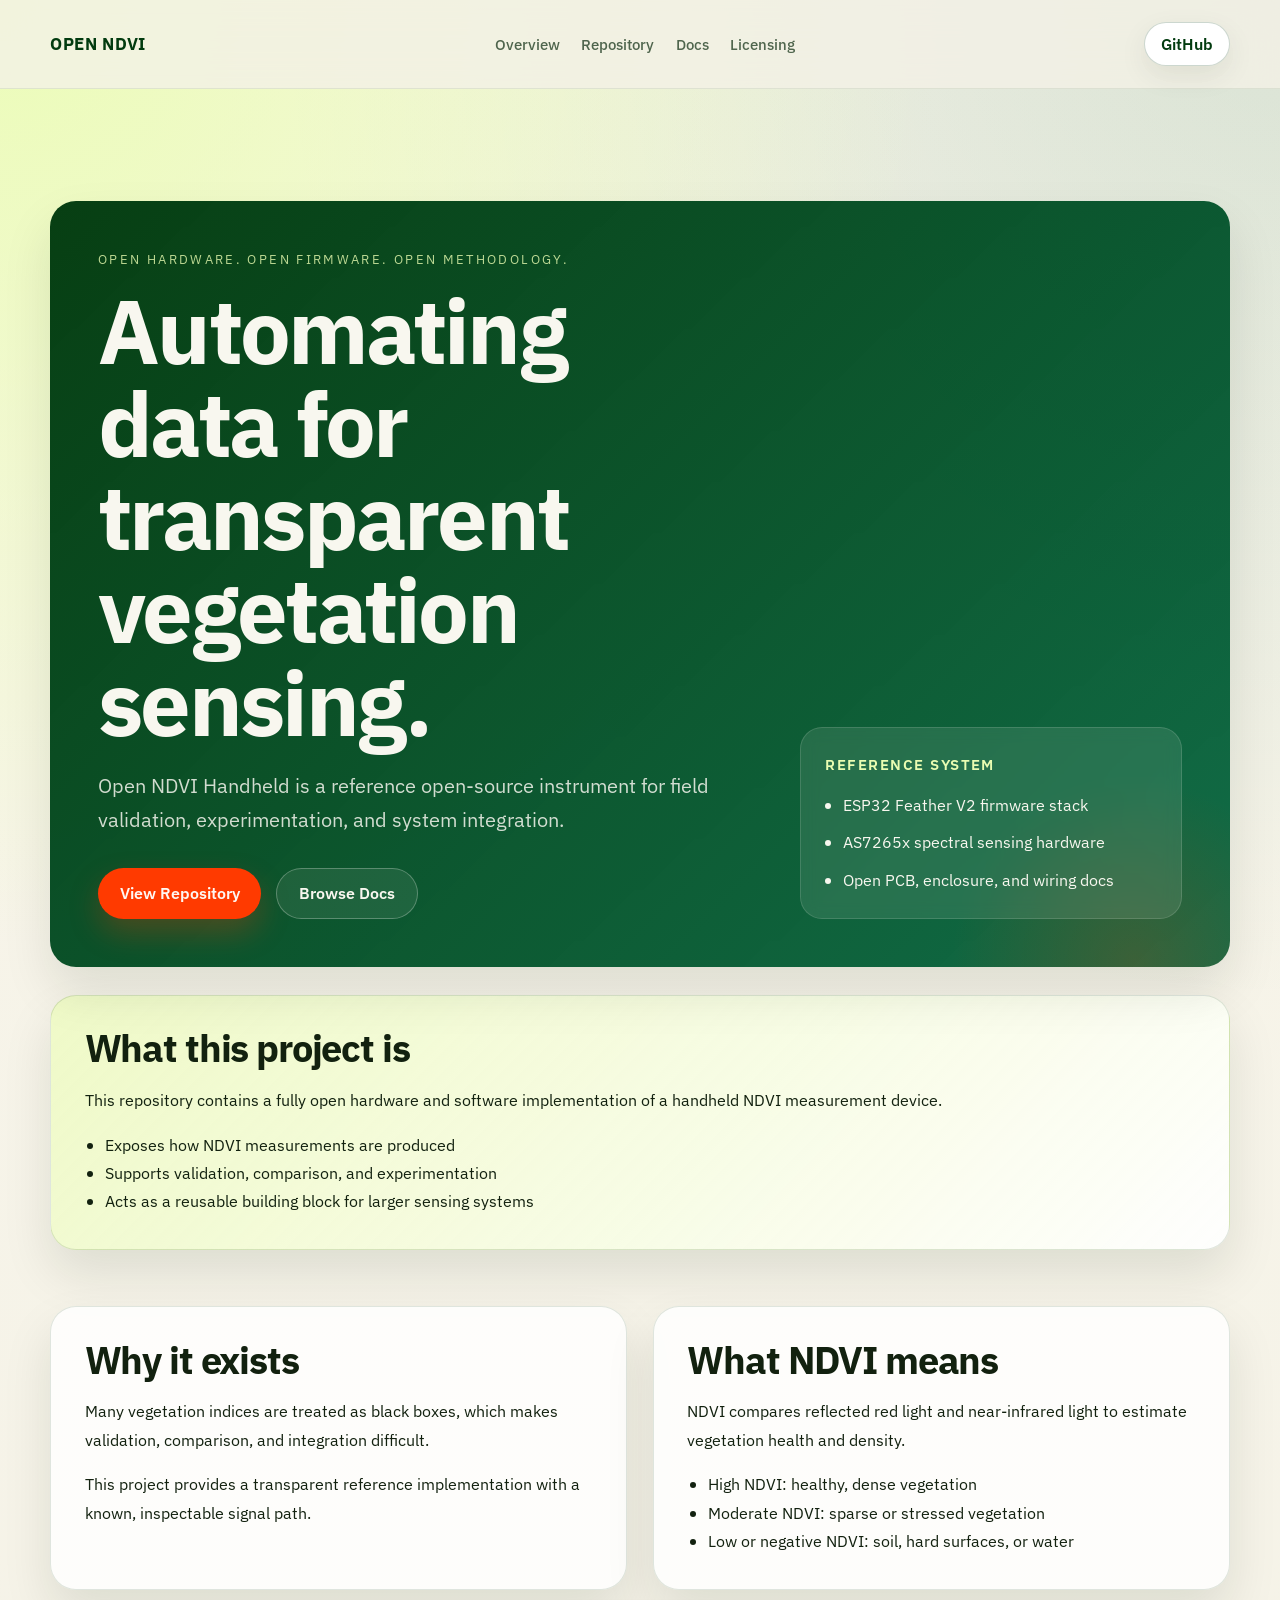
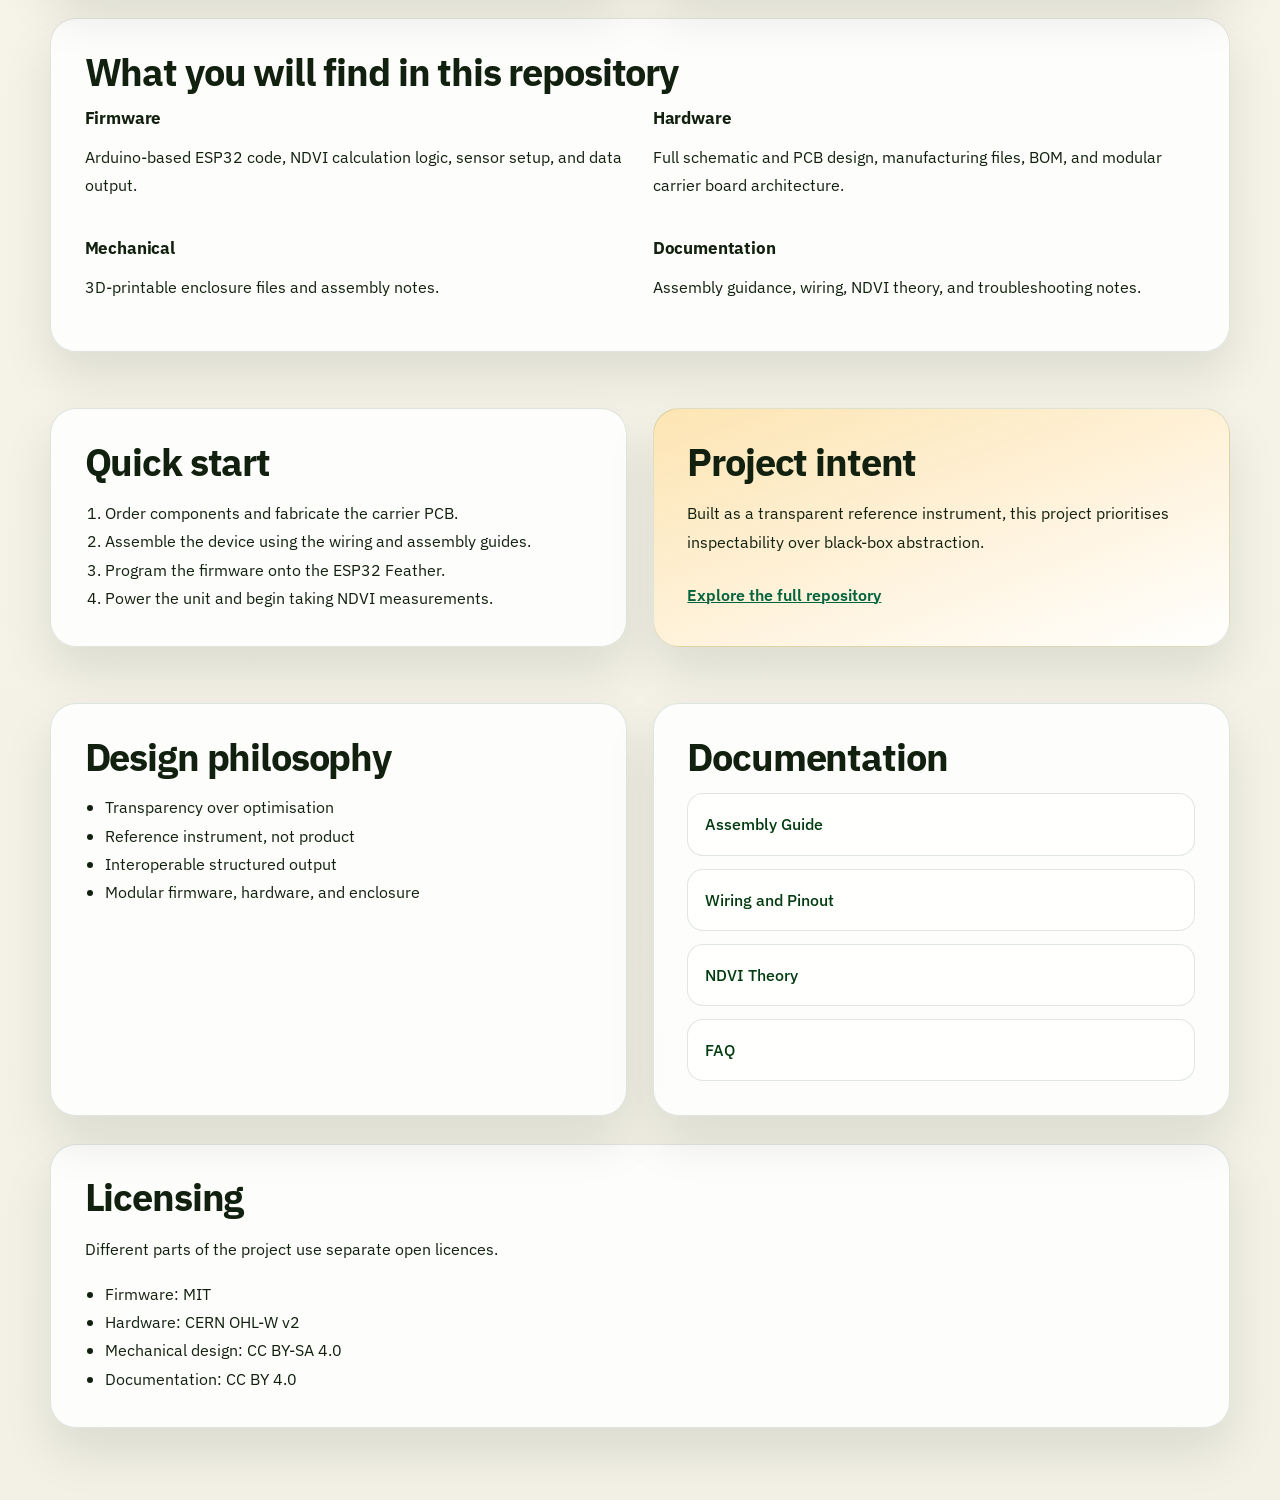
==== index.html @ e8590e8f "Add styled documentation pages" ====
<!DOCTYPE html>
<html lang="en">
  <head>
    <meta charset="UTF-8" />
    <meta name="viewport" content="width=device-width, initial-scale=1.0" />
    <title>Open NDVI Handheld</title>
    <meta
      name="description"
      content="Open-source handheld NDVI instrument based on the ESP32 Feather V2 and AS7265x Triad sensors."
    />
    <link rel="preconnect" href="https://fonts.googleapis.com" />
    <link rel="preconnect" href="https://fonts.gstatic.com" crossorigin />
    <link
      href="https://fonts.googleapis.com/css2?family=IBM+Plex+Sans:wght@400;500;600;700&display=swap"
      rel="stylesheet"
    />
    <link rel="stylesheet" href="./styles.css" />
  </head>
  <body>
    <header class="site-header">
      <div class="nav-shell">
        <a href="#top" class="brand-mark">Open NDVI</a>
        <nav class="site-nav" aria-label="Primary">
          <a href="#overview">Overview</a>
          <a href="#repository">Repository</a>
          <a href="#docs">Docs</a>
          <a href="#licensing">Licensing</a>
        </nav>
        <a href="https://github.com/e-nano/open-ndvi-handheld" class="nav-cta">GitHub</a>
      </div>
    </header>
    <main class="page">
      <section class="hero" id="top">
        <div class="hero-copy">
          <p class="eyebrow">Open hardware. Open firmware. Open methodology.</p>
          <h1>Automating data for transparent vegetation sensing.</h1>
          <p class="lede">
            Open NDVI Handheld is a reference open-source instrument for field
            validation, experimentation, and system integration.
          </p>
          <div class="actions">
            <a href="https://github.com/e-nano/open-ndvi-handheld" class="button button-primary">View Repository</a>
            <a href="#docs" class="button button-secondary">Browse Docs</a>
          </div>
        </div>
        <aside class="hero-card" aria-label="Project summary">
          <p class="hero-card-label">Reference system</p>
          <ul class="hero-points">
            <li>ESP32 Feather V2 firmware stack</li>
            <li>AS7265x spectral sensing hardware</li>
            <li>Open PCB, enclosure, and wiring docs</li>
          </ul>
        </aside>
      </section>

      <section class="panel panel-highlight" id="overview">
        <h2>What this project is</h2>
        <p>
          This repository contains a fully open hardware and software implementation
          of a handheld NDVI measurement device.
        </p>
        <ul>
          <li>Exposes how NDVI measurements are produced</li>
          <li>Supports validation, comparison, and experimentation</li>
          <li>Acts as a reusable building block for larger sensing systems</li>
        </ul>
      </section>

      <section class="grid">
        <article class="panel">
          <h2>Why it exists</h2>
          <p>
            Many vegetation indices are treated as black boxes, which makes
            validation, comparison, and integration difficult.
          </p>
          <p>
            This project provides a transparent reference implementation with a known,
            inspectable signal path.
          </p>
        </article>
        <article class="panel">
          <h2>What NDVI means</h2>
          <p>
            NDVI compares reflected red light and near-infrared light to estimate
            vegetation health and density.
          </p>
          <ul>
            <li>High NDVI: healthy, dense vegetation</li>
            <li>Moderate NDVI: sparse or stressed vegetation</li>
            <li>Low or negative NDVI: soil, hard surfaces, or water</li>
          </ul>
        </article>
      </section>

      <section class="panel" id="repository">
        <h2>What you will find in this repository</h2>
        <div class="feature-list">
          <div>
            <h3>Firmware</h3>
            <p>Arduino-based ESP32 code, NDVI calculation logic, sensor setup, and data output.</p>
          </div>
          <div>
            <h3>Hardware</h3>
            <p>Full schematic and PCB design, manufacturing files, BOM, and modular carrier board architecture.</p>
          </div>
          <div>
            <h3>Mechanical</h3>
            <p>3D-printable enclosure files and assembly notes.</p>
          </div>
          <div>
            <h3>Documentation</h3>
            <p>Assembly guidance, wiring, NDVI theory, and troubleshooting notes.</p>
          </div>
        </div>
      </section>

      <section class="grid">
        <article class="panel">
          <h2>Quick start</h2>
          <ol>
            <li>Order components and fabricate the carrier PCB.</li>
            <li>Assemble the device using the wiring and assembly guides.</li>
            <li>Program the firmware onto the ESP32 Feather.</li>
            <li>Power the unit and begin taking NDVI measurements.</li>
          </ol>
        </article>
        <article class="panel panel-accent">
          <h2>Project intent</h2>
          <p>
            Built as a transparent reference instrument, this project prioritises
            inspectability over black-box abstraction.
          </p>
          <a href="https://github.com/e-nano/open-ndvi-handheld" class="text-link">Explore the full repository</a>
        </article>
      </section>

      <section class="grid">
        <article class="panel">
          <h2>Design philosophy</h2>
          <ul>
            <li>Transparency over optimisation</li>
            <li>Reference instrument, not product</li>
            <li>Interoperable structured output</li>
            <li>Modular firmware, hardware, and enclosure</li>
          </ul>
        </article>
        <article class="panel" id="docs">
          <h2>Documentation</h2>
          <ul class="link-list">
            <li><a href="./docs/assembly_guide.html">Assembly Guide</a></li>
            <li><a href="./docs/wiring_and_pinout.html">Wiring and Pinout</a></li>
            <li><a href="./docs/ndvi_theory.html">NDVI Theory</a></li>
            <li><a href="./docs/faq.html">FAQ</a></li>
          </ul>
        </article>
      </section>

      <section class="panel" id="licensing">
        <h2>Licensing</h2>
        <p>Different parts of the project use separate open licences.</p>
        <ul>
          <li>Firmware: MIT</li>
          <li>Hardware: CERN OHL-W v2</li>
          <li>Mechanical design: CC BY-SA 4.0</li>
          <li>Documentation: CC BY 4.0</li>
        </ul>
      </section>
    </main>
  </body>
</html>
---- styles.css ----
:root {
  color-scheme: light;
  --bg: #f3f1e6;
  --surface: rgba(255, 255, 255, 0.82);
  --surface-strong: #ffffff;
  --surface-dark: #023b0f;
  --border: rgba(2, 59, 15, 0.12);
  --border-strong: rgba(2, 59, 15, 0.2);
  --text: #12210f;
  --muted: #4f654d;
  --primary: #023b0f;
  --secondary: #eafdb2;
  --tertiary: #fee3ad;
  --quaternary: #02633d;
  --accent: #ff3a00;
  --shadow: 0 24px 50px rgba(7, 31, 13, 0.1);
  --shadow-soft: 0 10px 28px rgba(7, 31, 13, 0.08);
  --radius: 26px;
  --font-body: "IBM Plex Sans", sans-serif;
  --font-display: "Chillax", "IBM Plex Sans", sans-serif;
  --nav-height: 5.5rem;
}

* {
  box-sizing: border-box;
}

html {
  scroll-behavior: smooth;
}

body {
  margin: 0;
  font-family: var(--font-body);
  color: var(--text);
  background:
    radial-gradient(circle at top left, rgba(234, 253, 178, 0.9), transparent 28%),
    radial-gradient(circle at top right, rgba(2, 99, 61, 0.12), transparent 30%),
    linear-gradient(180deg, #f8f5ea 0%, var(--bg) 100%);
}

.page {
  width: min(1180px, calc(100% - 2rem));
  margin: 0 auto;
  padding: calc(var(--nav-height) + 1.5rem) 0 4.5rem;
}

.site-header {
  position: sticky;
  top: 0;
  z-index: 10;
  backdrop-filter: blur(18px);
  background: rgba(243, 241, 230, 0.82);
  border-bottom: 1px solid rgba(2, 59, 15, 0.08);
}

.nav-shell {
  width: min(1180px, calc(100% - 2rem));
  min-height: var(--nav-height);
  margin: 0 auto;
  display: flex;
  align-items: center;
  justify-content: space-between;
  gap: 1rem;
}

.brand-mark,
.site-nav a,
.nav-cta,
.button,
.text-link,
.link-list a {
  transition:
    color 160ms ease,
    background-color 160ms ease,
    border-color 160ms ease,
    transform 160ms ease,
    box-shadow 160ms ease;
}

.brand-mark {
  font-family: var(--font-display);
  font-size: 1.05rem;
  font-weight: 700;
  color: var(--primary);
  text-decoration: none;
  letter-spacing: 0.04em;
  text-transform: uppercase;
}

.site-nav {
  display: flex;
  align-items: center;
  gap: 1.35rem;
}

.site-nav a {
  color: var(--muted);
  text-decoration: none;
  font-size: 0.96rem;
  font-weight: 500;
}

.site-nav a:hover,
.site-nav a:focus-visible,
.brand-mark:hover,
.brand-mark:focus-visible {
  color: var(--quaternary);
}

.nav-cta {
  display: inline-flex;
  align-items: center;
  justify-content: center;
  min-height: 2.8rem;
  padding: 0 1rem;
  border-radius: 999px;
  border: 1px solid var(--border-strong);
  background: var(--surface-strong);
  color: var(--primary);
  text-decoration: none;
  font-weight: 600;
  box-shadow: var(--shadow-soft);
}

.nav-cta:hover,
.nav-cta:focus-visible {
  transform: translateY(-1px);
  border-color: var(--quaternary);
}

.hero,
.panel {
  border-radius: var(--radius);
  box-shadow: var(--shadow);
}

.hero {
  display: grid;
  grid-template-columns: minmax(0, 1.6fr) minmax(280px, 0.9fr);
  gap: 1.5rem;
  padding: 3rem;
  margin-bottom: 1.75rem;
  background:
    linear-gradient(135deg, rgba(2, 59, 15, 0.98), rgba(2, 99, 61, 0.94)),
    linear-gradient(180deg, rgba(255, 58, 0, 0.06), rgba(255, 58, 0, 0));
  color: #f8f7ef;
  position: relative;
  overflow: hidden;
}

.hero::after {
  content: "";
  position: absolute;
  inset: auto -8% -24% auto;
  width: 380px;
  height: 380px;
  border-radius: 50%;
  background: radial-gradient(circle, rgba(255, 58, 0, 0.18), transparent 68%);
  pointer-events: none;
}

.hero-copy,
.hero-card {
  position: relative;
  z-index: 1;
}

.eyebrow {
  margin: 0 0 0.75rem;
  text-transform: uppercase;
  letter-spacing: 0.18em;
  font-size: 0.82rem;
  color: rgba(234, 253, 178, 0.8);
}

h1,
h2,
h3 {
  margin-top: 0;
  line-height: 1.04;
  letter-spacing: -0.03em;
}

h1,
h2 {
  font-family: var(--font-display);
}

h1 {
  max-width: 12ch;
  margin-bottom: 1rem;
  font-size: clamp(3rem, 7vw, 5.8rem);
}

h2 {
  margin-bottom: 1rem;
  font-size: clamp(1.9rem, 3vw, 2.8rem);
}

h3 {
  margin-bottom: 0.6rem;
  font-size: 1.08rem;
  letter-spacing: -0.01em;
}

p,
li {
  font-size: 1.03rem;
  line-height: 1.72;
}

.lede {
  max-width: 42rem;
  font-size: 1.22rem;
  color: rgba(248, 247, 239, 0.84);
}

.hero-card {
  align-self: end;
  padding: 1.5rem;
  border-radius: 22px;
  background: rgba(248, 247, 239, 0.1);
  border: 1px solid rgba(248, 247, 239, 0.14);
  backdrop-filter: blur(8px);
}

.hero-card-label {
  margin: 0 0 0.9rem;
  color: var(--secondary);
  font-size: 0.92rem;
  font-weight: 600;
  text-transform: uppercase;
  letter-spacing: 0.1em;
}

.hero-points {
  margin: 0;
  padding-left: 1.1rem;
}

.hero-points li + li {
  margin-top: 0.55rem;
}

.actions {
  display: flex;
  flex-wrap: wrap;
  gap: 0.95rem;
  margin-top: 2rem;
}

.button {
  display: inline-flex;
  align-items: center;
  justify-content: center;
  min-height: 3.1rem;
  padding: 0.9rem 1.35rem;
  border-radius: 999px;
  text-decoration: none;
  font-weight: 600;
}

.button-primary {
  background: var(--accent);
  color: #fff7f2;
  box-shadow: 0 14px 30px rgba(255, 58, 0, 0.26);
}

.button-primary:hover,
.button-primary:focus-visible {
  transform: translateY(-1px);
  box-shadow: 0 18px 34px rgba(255, 58, 0, 0.32);
}

.button-secondary {
  border: 1px solid rgba(248, 247, 239, 0.28);
  color: #f8f7ef;
  background: rgba(248, 247, 239, 0.08);
}

.grid {
  display: grid;
  grid-template-columns: repeat(2, minmax(0, 1fr));
  gap: 1.6rem;
  margin-top: 1.75rem;
}

.panel {
  padding: 2.1rem;
  margin-top: 1.75rem;
  background: var(--surface);
  border: 1px solid var(--border);
}

.panel-highlight {
  background:
    linear-gradient(135deg, rgba(234, 253, 178, 0.62), rgba(255, 255, 255, 0.9));
}

.panel-accent {
  background:
    linear-gradient(160deg, rgba(254, 227, 173, 0.9), rgba(255, 255, 255, 0.94));
}

.feature-list {
  display: grid;
  grid-template-columns: repeat(2, minmax(0, 1fr));
  gap: 1.4rem 1.6rem;
}

ul,
ol {
  margin: 0;
  padding-left: 1.3rem;
}

a {
  color: var(--quaternary);
}

.text-link {
  display: inline-block;
  margin-top: 0.75rem;
  font-weight: 600;
  text-decoration-thickness: 0.08em;
}

.text-link:hover,
.text-link:focus-visible,
.link-list a:hover,
.link-list a:focus-visible {
  color: var(--accent);
}

.link-list {
  list-style: none;
  padding: 0;
}

.link-list a {
  display: block;
  padding: 1rem 1.05rem;
  border-radius: 16px;
  border: 1px solid var(--border);
  background: rgba(255, 255, 255, 0.72);
  color: var(--primary);
  text-decoration: none;
  font-weight: 500;
}

.link-list li + li {
  margin-top: 0.8rem;
}

.link-list a:hover,
.link-list a:focus-visible {
  transform: translateY(-1px);
  border-color: rgba(255, 58, 0, 0.35);
  box-shadow: var(--shadow-soft);
}

@media (max-width: 760px) {
  .page {
    width: min(100% - 1rem, 40rem);
    padding-top: calc(var(--nav-height) + 1rem);
  }

  .nav-shell {
    width: min(100% - 1rem, 40rem);
    min-height: auto;
    padding: 0.9rem 0;
    flex-wrap: wrap;
  }

  .site-nav {
    order: 3;
    width: 100%;
    justify-content: space-between;
    gap: 0.75rem;
  }

  .hero {
    grid-template-columns: 1fr;
    padding: 2rem 1.25rem;
  }

  .panel {
    padding: 1.5rem 1.25rem;
  }

  .grid,
  .feature-list {
    grid-template-columns: 1fr;
  }
}

.page-doc {
  width: min(980px, calc(100% - 2rem));
}

.site-nav a.is-active {
  color: var(--primary);
}

.doc-hero {
  display: block;
  padding: 2.5rem 3rem;
}

.doc-hero h1 {
  max-width: 16ch;
  margin-bottom: 0.8rem;
  font-size: clamp(2.6rem, 6vw, 4.8rem);
}

.doc-summary {
  max-width: 46rem;
  margin: 0;
  font-size: 1.14rem;
  color: rgba(248, 247, 239, 0.84);
}

.doc-meta {
  margin-top: 1.5rem;
  display: flex;
  flex-wrap: wrap;
  gap: 0.8rem;
}

.meta-pill {
  display: inline-flex;
  align-items: center;
  min-height: 2.35rem;
  padding: 0.35rem 0.9rem;
  border-radius: 999px;
  border: 1px solid rgba(248, 247, 239, 0.18);
  background: rgba(248, 247, 239, 0.08);
  color: #f8f7ef;
  font-size: 0.94rem;
  font-weight: 500;
}

.doc-panel {
  padding: 2.2rem 2.3rem;
}

.doc-panel + .doc-panel,
.doc-grid,
.doc-notice {
  margin-top: 1.5rem;
}

.doc-grid {
  display: grid;
  grid-template-columns: repeat(2, minmax(0, 1fr));
  gap: 1.5rem;
}

.doc-kicker {
  margin: 0 0 0.8rem;
  color: var(--quaternary);
  font-size: 0.84rem;
  font-weight: 700;
  letter-spacing: 0.12em;
  text-transform: uppercase;
}

.doc-panel h2 {
  margin-bottom: 0.9rem;
  font-size: clamp(1.55rem, 3vw, 2.3rem);
}

.doc-panel h3 {
  margin-top: 1.5rem;
}

.doc-panel p + p,
.doc-panel ul + p,
.doc-panel ol + p,
.doc-panel p + ul,
.doc-panel p + ol {
  margin-top: 1rem;
}

.doc-panel ul,
.doc-panel ol {
  padding-left: 1.2rem;
}

.doc-panel li + li {
  margin-top: 0.45rem;
}

.card-list {
  list-style: none;
  padding: 0;
}

.card-list li {
  padding: 1rem 1rem 1rem 1.1rem;
  border-radius: 16px;
  border: 1px solid var(--border);
  background: rgba(255, 255, 255, 0.74);
}

.card-list li + li {
  margin-top: 0.8rem;
}

.doc-table-wrap {
  overflow-x: auto;
}

.doc-table {
  width: 100%;
  border-collapse: collapse;
  min-width: 36rem;
}

.doc-table th,
.doc-table td {
  padding: 0.95rem 1rem;
  text-align: left;
  border-bottom: 1px solid rgba(2, 59, 15, 0.09);
  vertical-align: top;
}

.doc-table th {
  color: var(--primary);
  font-size: 0.92rem;
  font-weight: 700;
  letter-spacing: 0.03em;
}

.doc-table tr:last-child td {
  border-bottom: 0;
}

.doc-table code,
.doc-code code {
  font-family: "IBM Plex Sans", sans-serif;
}

.doc-code {
  margin: 0;
  padding: 1rem 1.1rem;
  border-radius: 18px;
  background: #102016;
  color: #edf4ea;
  overflow-x: auto;
}

.doc-notice {
  padding: 1.15rem 1.2rem;
  border-radius: 18px;
  background: rgba(255, 58, 0, 0.08);
  border: 1px solid rgba(255, 58, 0, 0.18);
}

.doc-nav {
  display: flex;
  flex-wrap: wrap;
  gap: 0.85rem;
  margin-top: 1.4rem;
}

.doc-nav a {
  display: inline-flex;
  align-items: center;
  justify-content: center;
  min-height: 2.9rem;
  padding: 0.7rem 1rem;
  border-radius: 999px;
  border: 1px solid var(--border);
  background: rgba(255, 255, 255, 0.76);
  color: var(--primary);
  text-decoration: none;
  font-weight: 600;
}

.doc-nav a:hover,
.doc-nav a:focus-visible {
  border-color: rgba(255, 58, 0, 0.35);
  color: var(--accent);
}

@media (max-width: 760px) {
  .page-doc {
    width: min(100% - 1rem, 42rem);
  }

  .doc-hero,
  .doc-panel {
    padding: 1.6rem 1.25rem;
  }

  .doc-grid {
    grid-template-columns: 1fr;
  }

  .doc-table {
    min-width: 0;
  }
}
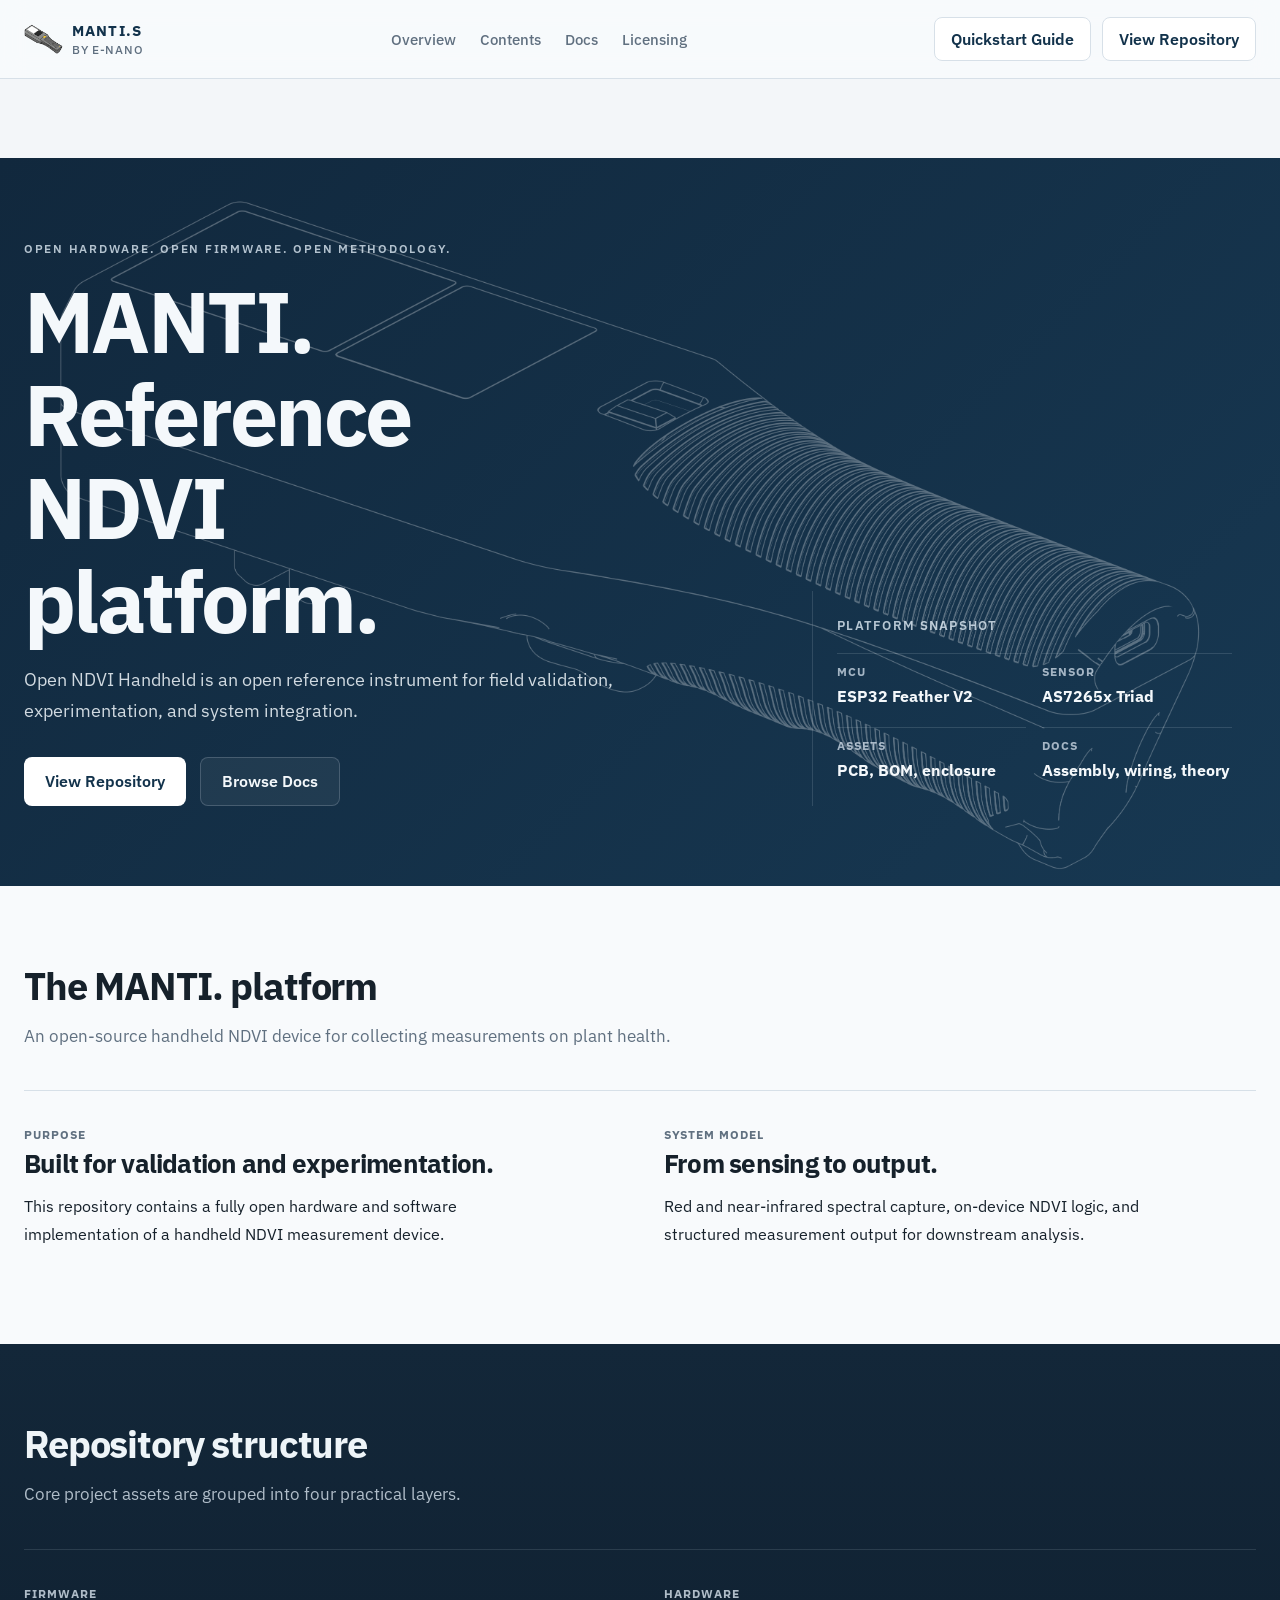
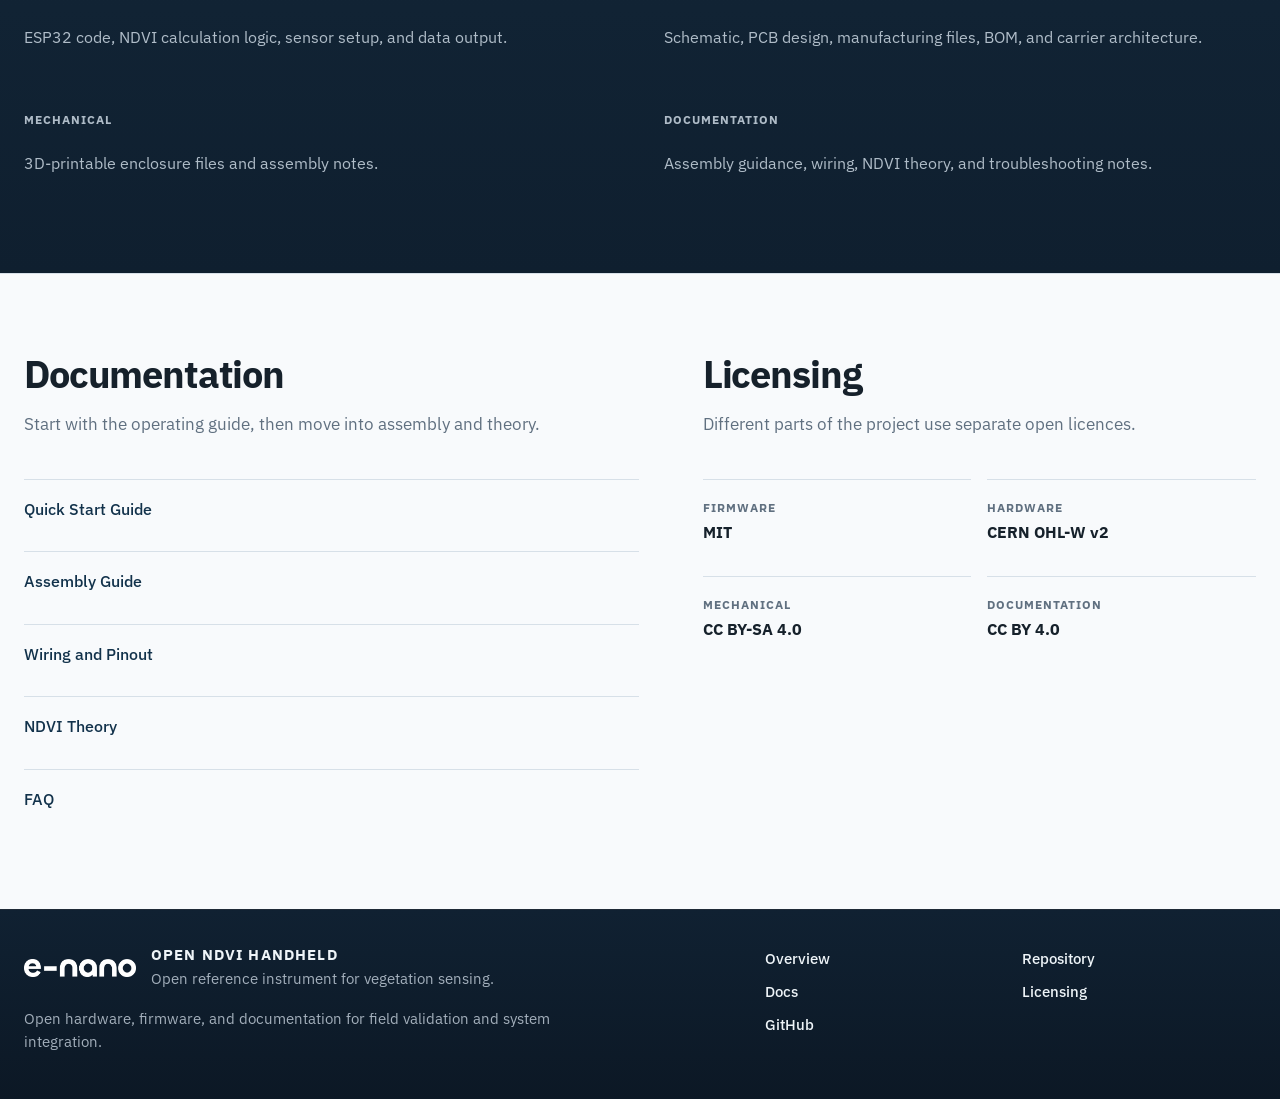
==== commit 6975e1bf: "Mirror updated website at repository root" ====
--- a/index.html
+++ b/index.html
@@ -19,152 +19,198 @@
   <body>
     <header class="site-header">
       <div class="nav-shell">
-        <a href="#top" class="brand-mark">Open NDVI</a>
+        <a href="#top" class="brand-mark" aria-label="Open NDVI home">
+          <img
+            src="./assets/branding/layer1.png"
+            alt=""
+            class="brand-device"
+          />
+          <span class="brand-copy">
+            <strong>MANTI.S</strong>
+            <span>by e-nano</span>
+          </span>
+        </a>
         <nav class="site-nav" aria-label="Primary">
+          <a href="#overview">Overview</a>
+          <a href="#repository">Contents</a>
+          <a href="#docs">Docs</a>
+          <a href="#licensing">Licensing</a>
+        </nav>
+        <div class="nav-actions">
+          <a href="./docs/quick_start_guide.html" class="nav-cta">Quickstart Guide</a>
+          <a href="https://github.com/e-nano/open-ndvi-handheld" class="nav-cta">View Repository</a>
+        </div>
+      </div>
+    </header>
+    <main class="page">
+      <section class="hero section-band" id="top">
+        <div class="section-shell hero-shell">
+          <div class="hero-copy">
+            <p class="eyebrow">Open hardware. Open firmware. Open methodology.</p>
+            <h1>MANTI. Reference NDVI platform.</h1>
+            <p class="lede">
+              Open NDVI Handheld is an open reference instrument for field
+              validation, experimentation, and system integration.
+            </p>
+            <div class="actions">
+              <a href="https://github.com/e-nano/open-ndvi-handheld" class="button button-primary">View Repository</a>
+              <a href="#docs" class="button button-secondary">Browse Docs</a>
+            </div>
+          </div>
+          <aside class="hero-visual" aria-label="Platform summary">
+            <p class="hero-card-label">Platform snapshot</p>
+            <div class="hero-stats">
+              <div class="stat-card">
+                <span class="stat-label">MCU</span>
+                <strong>ESP32 Feather V2</strong>
+              </div>
+              <div class="stat-card">
+                <span class="stat-label">Sensor</span>
+                <strong>AS7265x Triad</strong>
+              </div>
+              <div class="stat-card">
+                <span class="stat-label">Assets</span>
+                <strong>PCB, BOM, enclosure</strong>
+              </div>
+              <div class="stat-card">
+                <span class="stat-label">Docs</span>
+                <strong>Assembly, wiring, theory</strong>
+              </div>
+            </div>
+          </aside>
+        </div>
+      </section>
+
+      <section class="section-band section-band-light" id="overview">
+        <div class="section-shell">
+          <div class="section-heading">
+            <h2 class="group-title">The MANTI. platform</h2>
+            <p class="group-summary">
+              An open-source handheld NDVI device for collecting measurements on plant health.
+            </p>
+          </div>
+          <div class="feature-columns">
+            <article class="feature-column">
+              <span class="stack-label">Purpose</span>
+              <h3>Built for validation and experimentation.</h3>
+              <p>
+                This repository contains a fully open hardware and software
+                implementation of a handheld NDVI measurement device.
+              </p>
+            </article>
+            <article class="feature-column">
+              <span class="stack-label">System model</span>
+              <h3>From sensing to output.</h3>
+              <p>
+                Red and near-infrared spectral capture, on-device NDVI logic,
+                and structured measurement output for downstream analysis.
+              </p>
+            </article>
+          </div>
+        </div>
+      </section>
+
+      <section class="section-band section-band-dark" id="repository">
+        <div class="section-shell">
+          <div class="section-heading">
+            <h2 class="group-title">Repository structure</h2>
+            <p class="group-summary">
+              Core project assets are grouped into four practical layers.
+            </p>
+          </div>
+          <div class="resource-grid">
+            <article class="resource-item">
+              <span class="stack-label">Firmware</span>
+              <p>ESP32 code, NDVI calculation logic, sensor setup, and data output.</p>
+            </article>
+            <article class="resource-item">
+              <span class="stack-label">Hardware</span>
+              <p>Schematic, PCB design, manufacturing files, BOM, and carrier architecture.</p>
+            </article>
+            <article class="resource-item">
+              <span class="stack-label">Mechanical</span>
+              <p>3D-printable enclosure files and assembly notes.</p>
+            </article>
+            <article class="resource-item">
+              <span class="stack-label">Documentation</span>
+              <p>Assembly guidance, wiring, NDVI theory, and troubleshooting notes.</p>
+            </article>
+          </div>
+        </div>
+      </section>
+
+      <section class="section-band section-band-light section-band-bordered">
+        <div class="section-shell section-shell-split">
+          <article class="content-block" id="docs">
+            <div class="section-heading">
+              <h2 class="group-title">Documentation</h2>
+              <p class="group-summary">
+                Start with the operating guide, then move into assembly and theory.
+              </p>
+            </div>
+            <ul class="link-list">
+              <li><a href="./docs/quick_start_guide.html">Quick Start Guide</a></li>
+              <li><a href="./docs/assembly_guide.html">Assembly Guide</a></li>
+              <li><a href="./docs/wiring_and_pinout.html">Wiring and Pinout</a></li>
+              <li><a href="./docs/ndvi_theory.html">NDVI Theory</a></li>
+              <li><a href="./docs/faq.html">FAQ</a></li>
+            </ul>
+          </article>
+          <article class="content-block" id="licensing">
+            <div class="section-heading">
+              <h2 class="group-title">Licensing</h2>
+              <p class="group-summary">
+                Different parts of the project use separate open licences.
+              </p>
+            </div>
+            <div class="license-grid">
+              <div>
+                <span class="spec-label">Firmware</span>
+                <strong>MIT</strong>
+              </div>
+              <div>
+                <span class="spec-label">Hardware</span>
+                <strong>CERN OHL-W v2</strong>
+              </div>
+              <div>
+                <span class="spec-label">Mechanical</span>
+                <strong>CC BY-SA 4.0</strong>
+              </div>
+              <div>
+                <span class="spec-label">Documentation</span>
+                <strong>CC BY 4.0</strong>
+              </div>
+            </div>
+          </article>
+        </div>
+      </section>
+    </main>
+    <footer class="site-footer">
+      <div class="footer-shell">
+        <div class="footer-brand-block">
+          <a href="#top" class="footer-brand" aria-label="Open NDVI home">
+            <img
+              src="./assets/branding/e-nano-logo.png"
+              alt="e-nano"
+              class="footer-logo"
+            />
+            <span class="footer-brand-copy">
+              <strong>Open NDVI Handheld</strong>
+              <span>Open reference instrument for vegetation sensing.</span>
+            </span>
+          </a>
+          <p class="footer-note">
+            Open hardware, firmware, and documentation for field validation and system integration.
+          </p>
+        </div>
+        <div class="footer-directory" aria-label="Footer navigation">
           <a href="#overview">Overview</a>
           <a href="#repository">Repository</a>
           <a href="#docs">Docs</a>
           <a href="#licensing">Licensing</a>
-        </nav>
-        <a href="https://github.com/e-nano/open-ndvi-handheld" class="nav-cta">GitHub</a>
+          <a href="https://github.com/e-nano/open-ndvi-handheld">GitHub</a>
+        </div>
       </div>
-    </header>
-    <main class="page">
-      <section class="hero" id="top">
-        <div class="hero-copy">
-          <p class="eyebrow">Open hardware. Open firmware. Open methodology.</p>
-          <h1>Automating data for transparent vegetation sensing.</h1>
-          <p class="lede">
-            Open NDVI Handheld is a reference open-source instrument for field
-            validation, experimentation, and system integration.
-          </p>
-          <div class="actions">
-            <a href="https://github.com/e-nano/open-ndvi-handheld" class="button button-primary">View Repository</a>
-            <a href="#docs" class="button button-secondary">Browse Docs</a>
-          </div>
-        </div>
-        <aside class="hero-card" aria-label="Project summary">
-          <p class="hero-card-label">Reference system</p>
-          <ul class="hero-points">
-            <li>ESP32 Feather V2 firmware stack</li>
-            <li>AS7265x spectral sensing hardware</li>
-            <li>Open PCB, enclosure, and wiring docs</li>
-          </ul>
-        </aside>
-      </section>
-
-      <section class="panel panel-highlight" id="overview">
-        <h2>What this project is</h2>
-        <p>
-          This repository contains a fully open hardware and software implementation
-          of a handheld NDVI measurement device.
-        </p>
-        <ul>
-          <li>Exposes how NDVI measurements are produced</li>
-          <li>Supports validation, comparison, and experimentation</li>
-          <li>Acts as a reusable building block for larger sensing systems</li>
-        </ul>
-      </section>
-
-      <section class="grid">
-        <article class="panel">
-          <h2>Why it exists</h2>
-          <p>
-            Many vegetation indices are treated as black boxes, which makes
-            validation, comparison, and integration difficult.
-          </p>
-          <p>
-            This project provides a transparent reference implementation with a known,
-            inspectable signal path.
-          </p>
-        </article>
-        <article class="panel">
-          <h2>What NDVI means</h2>
-          <p>
-            NDVI compares reflected red light and near-infrared light to estimate
-            vegetation health and density.
-          </p>
-          <ul>
-            <li>High NDVI: healthy, dense vegetation</li>
-            <li>Moderate NDVI: sparse or stressed vegetation</li>
-            <li>Low or negative NDVI: soil, hard surfaces, or water</li>
-          </ul>
-        </article>
-      </section>
-
-      <section class="panel" id="repository">
-        <h2>What you will find in this repository</h2>
-        <div class="feature-list">
-          <div>
-            <h3>Firmware</h3>
-            <p>Arduino-based ESP32 code, NDVI calculation logic, sensor setup, and data output.</p>
-          </div>
-          <div>
-            <h3>Hardware</h3>
-            <p>Full schematic and PCB design, manufacturing files, BOM, and modular carrier board architecture.</p>
-          </div>
-          <div>
-            <h3>Mechanical</h3>
-            <p>3D-printable enclosure files and assembly notes.</p>
-          </div>
-          <div>
-            <h3>Documentation</h3>
-            <p>Assembly guidance, wiring, NDVI theory, and troubleshooting notes.</p>
-          </div>
-        </div>
-      </section>
-
-      <section class="grid">
-        <article class="panel">
-          <h2>Quick start</h2>
-          <ol>
-            <li>Order components and fabricate the carrier PCB.</li>
-            <li>Assemble the device using the wiring and assembly guides.</li>
-            <li>Program the firmware onto the ESP32 Feather.</li>
-            <li>Power the unit and begin taking NDVI measurements.</li>
-          </ol>
-        </article>
-        <article class="panel panel-accent">
-          <h2>Project intent</h2>
-          <p>
-            Built as a transparent reference instrument, this project prioritises
-            inspectability over black-box abstraction.
-          </p>
-          <a href="https://github.com/e-nano/open-ndvi-handheld" class="text-link">Explore the full repository</a>
-        </article>
-      </section>
-
-      <section class="grid">
-        <article class="panel">
-          <h2>Design philosophy</h2>
-          <ul>
-            <li>Transparency over optimisation</li>
-            <li>Reference instrument, not product</li>
-            <li>Interoperable structured output</li>
-            <li>Modular firmware, hardware, and enclosure</li>
-          </ul>
-        </article>
-        <article class="panel" id="docs">
-          <h2>Documentation</h2>
-          <ul class="link-list">
-            <li><a href="./docs/assembly_guide.html">Assembly Guide</a></li>
-            <li><a href="./docs/wiring_and_pinout.html">Wiring and Pinout</a></li>
-            <li><a href="./docs/ndvi_theory.html">NDVI Theory</a></li>
-            <li><a href="./docs/faq.html">FAQ</a></li>
-          </ul>
-        </article>
-      </section>
-
-      <section class="panel" id="licensing">
-        <h2>Licensing</h2>
-        <p>Different parts of the project use separate open licences.</p>
-        <ul>
-          <li>Firmware: MIT</li>
-          <li>Hardware: CERN OHL-W v2</li>
-          <li>Mechanical design: CC BY-SA 4.0</li>
-          <li>Documentation: CC BY 4.0</li>
-        </ul>
-      </section>
-    </main>
+    </footer>
   </body>
 </html>
--- a/styles.css
+++ b/styles.css
@@ -1,24 +1,21 @@
 :root {
   color-scheme: light;
-  --bg: #f3f1e6;
-  --surface: rgba(255, 255, 255, 0.82);
-  --surface-strong: #ffffff;
-  --surface-dark: #023b0f;
-  --border: rgba(2, 59, 15, 0.12);
-  --border-strong: rgba(2, 59, 15, 0.2);
-  --text: #12210f;
-  --muted: #4f654d;
-  --primary: #023b0f;
-  --secondary: #eafdb2;
-  --tertiary: #fee3ad;
-  --quaternary: #02633d;
-  --accent: #ff3a00;
-  --shadow: 0 24px 50px rgba(7, 31, 13, 0.1);
-  --shadow-soft: 0 10px 28px rgba(7, 31, 13, 0.08);
-  --radius: 26px;
+  --bg: #f3f6f9;
+  --surface: #ffffff;
+  --surface-subtle: #edf2f6;
+  --surface-strong: #102235;
+  --border: #d7e0e8;
+  --border-strong: #b8c5d1;
+  --text: #16212b;
+  --muted: #607080;
+  --primary: #12324b;
+  --accent: #1f5f8b;
+  --accent-strong: #0f4d75;
+  --shadow-soft: 0 12px 28px rgba(18, 33, 43, 0.06);
+  --radius: 12px;
   --font-body: "IBM Plex Sans", sans-serif;
-  --font-display: "Chillax", "IBM Plex Sans", sans-serif;
-  --nav-height: 5.5rem;
+  --font-display: "IBM Plex Sans", sans-serif;
+  --nav-height: 4.9rem;
 }
 
 * {
@@ -33,31 +30,32 @@
   margin: 0;
   font-family: var(--font-body);
   color: var(--text);
-  background:
-    radial-gradient(circle at top left, rgba(234, 253, 178, 0.9), transparent 28%),
-    radial-gradient(circle at top right, rgba(2, 99, 61, 0.12), transparent 30%),
-    linear-gradient(180deg, #f8f5ea 0%, var(--bg) 100%);
+  background: var(--bg);
 }
 
 .page {
-  width: min(1180px, calc(100% - 2rem));
+  width: 100%;
+  padding-top: var(--nav-height);
+}
+
+.section-shell,
+.nav-shell,
+.footer-shell {
+  width: min(1280px, calc(100% - 3rem));
   margin: 0 auto;
-  padding: calc(var(--nav-height) + 1.5rem) 0 4.5rem;
 }
 
 .site-header {
   position: sticky;
   top: 0;
   z-index: 10;
-  backdrop-filter: blur(18px);
-  background: rgba(243, 241, 230, 0.82);
-  border-bottom: 1px solid rgba(2, 59, 15, 0.08);
+  backdrop-filter: blur(12px);
+  background: rgba(248, 250, 252, 0.92);
+  border-bottom: 1px solid var(--border);
 }
 
 .nav-shell {
-  width: min(1180px, calc(100% - 2rem));
   min-height: var(--nav-height);
-  margin: 0 auto;
   display: flex;
   align-items: center;
   justify-content: space-between;
@@ -68,8 +66,8 @@
 .site-nav a,
 .nav-cta,
 .button,
-.text-link,
-.link-list a {
+.link-list a,
+.footer-directory a {
   transition:
     color 160ms ease,
     background-color 160ms ease,
@@ -79,25 +77,49 @@
 }
 
 .brand-mark {
-  font-family: var(--font-display);
-  font-size: 1.05rem;
-  font-weight: 700;
+  display: inline-flex;
+  align-items: center;
+  gap: 0.55rem;
   color: var(--primary);
   text-decoration: none;
-  letter-spacing: 0.04em;
+}
+
+.brand-device {
+  display: block;
+  width: auto;
+  height: 1.9rem;
+  object-fit: contain;
+}
+
+.brand-copy {
+  display: grid;
+  gap: 0.1rem;
+}
+
+.brand-copy strong {
+  font-size: 0.92rem;
+  letter-spacing: 0.08em;
+  text-transform: uppercase;
+}
+
+.brand-copy span {
+  color: var(--muted);
+  font-size: 0.75rem;
+  font-weight: 500;
+  letter-spacing: 0.06em;
   text-transform: uppercase;
 }
 
 .site-nav {
   display: flex;
   align-items: center;
-  gap: 1.35rem;
+  gap: 1.5rem;
 }
 
 .site-nav a {
   color: var(--muted);
   text-decoration: none;
-  font-size: 0.96rem;
+  font-size: 0.95rem;
   font-weight: 500;
 }
 
@@ -105,294 +127,395 @@
 .site-nav a:focus-visible,
 .brand-mark:hover,
 .brand-mark:focus-visible {
-  color: var(--quaternary);
+  color: var(--primary);
+}
+
+.nav-actions {
+  display: flex;
+  align-items: center;
+  gap: 0.7rem;
 }
 
 .nav-cta {
   display: inline-flex;
   align-items: center;
   justify-content: center;
-  min-height: 2.8rem;
+  min-height: 2.75rem;
   padding: 0 1rem;
-  border-radius: 999px;
-  border: 1px solid var(--border-strong);
-  background: var(--surface-strong);
+  border-radius: 8px;
+  border: 1px solid var(--border);
+  background: var(--surface);
   color: var(--primary);
   text-decoration: none;
   font-weight: 600;
-  box-shadow: var(--shadow-soft);
 }
 
 .nav-cta:hover,
 .nav-cta:focus-visible {
   transform: translateY(-1px);
-  border-color: var(--quaternary);
-}
-
-.hero,
-.panel {
-  border-radius: var(--radius);
-  box-shadow: var(--shadow);
+  border-color: var(--border-strong);
+  box-shadow: var(--shadow-soft);
+}
+
+.section-band {
+  width: 100%;
+}
+
+.section-band-light {
+  background: #f8fafc;
+}
+
+.section-band-dark {
+  background: linear-gradient(180deg, #132739 0%, #0f1f2f 100%);
+  color: #eef4f8;
+}
+
+.section-band-bordered {
+  border-top: 1px solid var(--border);
 }
 
 .hero {
-  display: grid;
-  grid-template-columns: minmax(0, 1.6fr) minmax(280px, 0.9fr);
-  gap: 1.5rem;
-  padding: 3rem;
-  margin-bottom: 1.75rem;
-  background:
-    linear-gradient(135deg, rgba(2, 59, 15, 0.98), rgba(2, 99, 61, 0.94)),
-    linear-gradient(180deg, rgba(255, 58, 0, 0.06), rgba(255, 58, 0, 0));
-  color: #f8f7ef;
   position: relative;
   overflow: hidden;
-}
-
+  color: #f4f8fb;
+}
+
+.hero::before,
 .hero::after {
   content: "";
   position: absolute;
-  inset: auto -8% -24% auto;
-  width: 380px;
-  height: 380px;
-  border-radius: 50%;
-  background: radial-gradient(circle, rgba(255, 58, 0, 0.18), transparent 68%);
+  inset: 0;
   pointer-events: none;
 }
 
-.hero-copy,
-.hero-card {
+.hero::before {
+  background: linear-gradient(135deg, #11283d 0%, #173852 100%);
+}
+
+.hero::after {
+  background-image: url("./assets/docs/device-side-view.png");
+  background-position: right center;
+  background-repeat: no-repeat;
+  background-size: cover;
+  opacity: 0.3;
+}
+
+.hero-shell {
+  display: grid;
+  grid-template-columns: minmax(0, 1.5fr) minmax(320px, 0.9fr);
+  gap: 3rem;
+  padding: 5.5rem 0 5rem;
   position: relative;
   z-index: 1;
 }
 
+.hero-copy {
+  max-width: 44rem;
+}
+
 .eyebrow {
-  margin: 0 0 0.75rem;
+  margin: 0 0 0.9rem;
   text-transform: uppercase;
-  letter-spacing: 0.18em;
-  font-size: 0.82rem;
-  color: rgba(234, 253, 178, 0.8);
+  letter-spacing: 0.14em;
+  font-size: 0.78rem;
+  font-weight: 600;
+  color: rgba(220, 232, 242, 0.8);
 }
 
 h1,
 h2,
 h3 {
   margin-top: 0;
-  line-height: 1.04;
+  line-height: 1.08;
   letter-spacing: -0.03em;
-}
-
-h1,
+  font-family: var(--font-display);
+}
+
+h1 {
+  max-width: 10ch;
+  margin-bottom: 1rem;
+  font-size: clamp(3rem, 7vw, 5.4rem);
+}
+
 h2 {
-  font-family: var(--font-display);
-}
-
-h1 {
-  max-width: 12ch;
-  margin-bottom: 1rem;
-  font-size: clamp(3rem, 7vw, 5.8rem);
-}
-
-h2 {
-  margin-bottom: 1rem;
-  font-size: clamp(1.9rem, 3vw, 2.8rem);
+  margin-bottom: 0.9rem;
+  font-size: clamp(2rem, 3vw, 3rem);
 }
 
 h3 {
-  margin-bottom: 0.6rem;
-  font-size: 1.08rem;
-  letter-spacing: -0.01em;
+  margin-bottom: 0.7rem;
+  font-size: clamp(1.3rem, 2vw, 1.9rem);
 }
 
 p,
 li {
-  font-size: 1.03rem;
+  font-size: 1rem;
   line-height: 1.72;
 }
 
 .lede {
-  max-width: 42rem;
-  font-size: 1.22rem;
-  color: rgba(248, 247, 239, 0.84);
-}
-
-.hero-card {
-  align-self: end;
-  padding: 1.5rem;
-  border-radius: 22px;
-  background: rgba(248, 247, 239, 0.1);
-  border: 1px solid rgba(248, 247, 239, 0.14);
-  backdrop-filter: blur(8px);
-}
-
-.hero-card-label {
-  margin: 0 0 0.9rem;
-  color: var(--secondary);
-  font-size: 0.92rem;
-  font-weight: 600;
-  text-transform: uppercase;
-  letter-spacing: 0.1em;
-}
-
-.hero-points {
-  margin: 0;
-  padding-left: 1.1rem;
-}
-
-.hero-points li + li {
-  margin-top: 0.55rem;
+  max-width: 40rem;
+  font-size: 1.12rem;
+  color: rgba(235, 241, 246, 0.88);
 }
 
 .actions {
   display: flex;
   flex-wrap: wrap;
-  gap: 0.95rem;
-  margin-top: 2rem;
+  gap: 0.9rem;
+  margin-top: 1.9rem;
 }
 
 .button {
   display: inline-flex;
   align-items: center;
   justify-content: center;
-  min-height: 3.1rem;
-  padding: 0.9rem 1.35rem;
-  border-radius: 999px;
+  min-height: 3rem;
+  padding: 0.85rem 1.3rem;
+  border-radius: 8px;
   text-decoration: none;
   font-weight: 600;
 }
 
 .button-primary {
-  background: var(--accent);
-  color: #fff7f2;
-  box-shadow: 0 14px 30px rgba(255, 58, 0, 0.26);
+  background: #ffffff;
+  color: var(--primary);
 }
 
 .button-primary:hover,
 .button-primary:focus-visible {
   transform: translateY(-1px);
-  box-shadow: 0 18px 34px rgba(255, 58, 0, 0.32);
 }
 
 .button-secondary {
-  border: 1px solid rgba(248, 247, 239, 0.28);
-  color: #f8f7ef;
-  background: rgba(248, 247, 239, 0.08);
-}
-
-.grid {
+  border: 1px solid rgba(221, 230, 238, 0.2);
+  color: #f4f8fb;
+  background: rgba(255, 255, 255, 0.06);
+}
+
+.button-secondary:hover,
+.button-secondary:focus-visible {
+  background: rgba(255, 255, 255, 0.12);
+}
+
+.hero-visual {
+  align-self: end;
+  padding: 1.5rem;
+  border-left: 1px solid rgba(220, 232, 242, 0.14);
+}
+
+.hero-card-label {
+  margin: 0 0 1rem;
+  color: rgba(220, 232, 242, 0.82);
+  font-size: 0.8rem;
+  font-weight: 600;
+  text-transform: uppercase;
+  letter-spacing: 0.1em;
+}
+
+.hero-stats {
   display: grid;
   grid-template-columns: repeat(2, minmax(0, 1fr));
-  gap: 1.6rem;
-  margin-top: 1.75rem;
-}
-
-.panel {
-  padding: 2.1rem;
-  margin-top: 1.75rem;
-  background: var(--surface);
-  border: 1px solid var(--border);
-}
-
-.panel-highlight {
-  background:
-    linear-gradient(135deg, rgba(234, 253, 178, 0.62), rgba(255, 255, 255, 0.9));
-}
-
-.panel-accent {
-  background:
-    linear-gradient(160deg, rgba(254, 227, 173, 0.9), rgba(255, 255, 255, 0.94));
-}
-
-.feature-list {
+  gap: 1.2rem 1rem;
+}
+
+.stat-card {
+  padding-top: 0.35rem;
+  border-top: 1px solid rgba(220, 232, 242, 0.14);
+}
+
+.stat-card strong,
+.license-grid strong {
+  display: block;
+  font-size: 0.98rem;
+  line-height: 1.4;
+}
+
+.stat-label,
+.spec-label,
+.stack-label {
+  display: inline-block;
+  margin-bottom: 0.45rem;
+  font-size: 0.78rem;
+  font-weight: 700;
+  letter-spacing: 0.08em;
+  text-transform: uppercase;
+}
+
+.stat-label {
+  color: rgba(220, 232, 242, 0.72);
+}
+
+.stack-label,
+.spec-label {
+  color: var(--muted);
+}
+
+.section-shell {
+  padding: 5rem 0;
+}
+
+.section-heading {
+  max-width: 44rem;
+  margin-bottom: 2.5rem;
+}
+
+.group-summary {
+  margin: 0;
+  color: var(--muted);
+  font-size: 1.04rem;
+}
+
+.section-band-dark .group-summary,
+.section-band-dark .stack-label,
+.section-band-dark p {
+  color: rgba(220, 232, 242, 0.78);
+}
+
+.feature-columns {
   display: grid;
   grid-template-columns: repeat(2, minmax(0, 1fr));
-  gap: 1.4rem 1.6rem;
-}
-
-ul,
-ol {
-  margin: 0;
-  padding-left: 1.3rem;
-}
-
-a {
-  color: var(--quaternary);
-}
-
-.text-link {
-  display: inline-block;
-  margin-top: 0.75rem;
-  font-weight: 600;
-  text-decoration-thickness: 0.08em;
-}
-
-.text-link:hover,
-.text-link:focus-visible,
-.link-list a:hover,
-.link-list a:focus-visible {
-  color: var(--accent);
+  gap: 3rem;
+  padding-top: 2rem;
+  border-top: 1px solid var(--border);
+}
+
+.feature-column {
+  max-width: 34rem;
+}
+
+.resource-grid {
+  display: grid;
+  grid-template-columns: repeat(2, minmax(0, 1fr));
+  gap: 2.5rem 3rem;
+  padding-top: 2rem;
+  border-top: 1px solid rgba(220, 232, 242, 0.12);
+}
+
+.resource-item {
+  max-width: 34rem;
+}
+
+.section-shell-split {
+  display: grid;
+  grid-template-columns: minmax(0, 1fr) minmax(0, 0.9fr);
+  gap: 4rem;
+}
+
+.content-block {
+  min-width: 0;
+}
+
+.license-grid {
+  display: grid;
+  grid-template-columns: repeat(2, minmax(0, 1fr));
+  gap: 1rem;
+}
+
+.license-grid > div {
+  padding: 1rem 0;
+  border-top: 1px solid var(--border);
 }
 
 .link-list {
   list-style: none;
   padding: 0;
+  margin: 0;
+}
+
+.link-list li + li {
+  margin-top: 0.75rem;
 }
 
 .link-list a {
   display: block;
-  padding: 1rem 1.05rem;
-  border-radius: 16px;
-  border: 1px solid var(--border);
-  background: rgba(255, 255, 255, 0.72);
+  padding: 1rem 0;
+  border-top: 1px solid var(--border);
   color: var(--primary);
   text-decoration: none;
   font-weight: 500;
 }
 
-.link-list li + li {
-  margin-top: 0.8rem;
-}
-
 .link-list a:hover,
 .link-list a:focus-visible {
-  transform: translateY(-1px);
-  border-color: rgba(255, 58, 0, 0.35);
-  box-shadow: var(--shadow-soft);
-}
-
-@media (max-width: 760px) {
-  .page {
-    width: min(100% - 1rem, 40rem);
-    padding-top: calc(var(--nav-height) + 1rem);
-  }
-
-  .nav-shell {
-    width: min(100% - 1rem, 40rem);
-    min-height: auto;
-    padding: 0.9rem 0;
-    flex-wrap: wrap;
-  }
-
-  .site-nav {
-    order: 3;
-    width: 100%;
-    justify-content: space-between;
-    gap: 0.75rem;
-  }
-
-  .hero {
-    grid-template-columns: 1fr;
-    padding: 2rem 1.25rem;
-  }
-
-  .panel {
-    padding: 1.5rem 1.25rem;
-  }
-
-  .grid,
-  .feature-list {
-    grid-template-columns: 1fr;
-  }
+  color: var(--accent-strong);
+}
+
+.site-footer {
+  background: linear-gradient(180deg, #102132 0%, #0c1825 100%);
+  color: #eef4f8;
+  border-top: 1px solid rgba(255, 255, 255, 0.08);
+}
+
+.footer-shell {
+  padding: 2.2rem 0 2.8rem;
+  display: grid;
+  grid-template-columns: minmax(0, 1.3fr) minmax(320px, 0.9fr);
+  gap: 2rem;
+  align-items: start;
+}
+
+.footer-brand-block {
+  display: grid;
+  gap: 1rem;
+}
+
+.footer-brand {
+  display: inline-flex;
+  align-items: center;
+  gap: 0.9rem;
+  color: #eef4f8;
+  text-decoration: none;
+}
+
+.footer-logo {
+  display: block;
+  width: auto;
+  height: 1.1rem;
+  filter: brightness(0) invert(1);
+}
+
+.footer-brand-copy {
+  display: grid;
+  gap: 0.18rem;
+}
+
+.footer-brand-copy strong {
+  font-size: 0.92rem;
+  letter-spacing: 0.08em;
+  text-transform: uppercase;
+}
+
+.footer-brand-copy span,
+.footer-note {
+  color: rgba(220, 232, 242, 0.72);
+  font-size: 0.92rem;
+  line-height: 1.6;
+}
+
+.footer-note {
+  max-width: 34rem;
+  margin: 0;
+}
+
+.footer-directory {
+  display: grid;
+  grid-template-columns: repeat(2, minmax(0, 1fr));
+  gap: 0.9rem 1.4rem;
+  align-content: start;
+  padding-top: 0.2rem;
+}
+
+.footer-directory a {
+  color: #eef4f8;
+  text-decoration: none;
+  font-size: 0.94rem;
+  font-weight: 500;
+}
+
+.footer-directory a:hover,
+.footer-directory a:focus-visible {
+  color: #9ec5e4;
 }
 
 .page-doc {
@@ -406,6 +529,36 @@
 .doc-hero {
   display: block;
   padding: 2.5rem 3rem;
+}
+
+.doc-hero-assembly {
+  position: relative;
+  overflow: hidden;
+}
+
+.doc-hero-assembly::before,
+.doc-hero-assembly::after {
+  content: "";
+  position: absolute;
+  inset: 0;
+  pointer-events: none;
+}
+
+.doc-hero-assembly::before {
+  background: linear-gradient(90deg, #11283d 0%, #16344d 58%, #1a3f5d 100%);
+}
+
+.doc-hero-assembly::after {
+  background-image: url("./assets/docs/mechanical-expl-view.png");
+  background-position: right center;
+  background-repeat: no-repeat;
+  background-size: cover;
+  opacity: 0.42;
+}
+
+.doc-hero-assembly > * {
+  position: relative;
+  z-index: 1;
 }
 
 .doc-hero h1 {
@@ -445,6 +598,25 @@
   padding: 2.2rem 2.3rem;
 }
 
+.quickstart-gallery {
+  display: grid;
+  grid-template-columns: repeat(3, minmax(0, 1fr));
+  gap: 1rem;
+  align-items: start;
+}
+
+.quickstart-gallery figure {
+  margin: 0;
+  display: grid;
+  place-items: center;
+}
+
+.quickstart-gallery img {
+  display: block;
+  width: min(100%, 220px);
+  height: auto;
+}
+
 .doc-panel + .doc-panel,
 .doc-grid,
 .doc-notice {
@@ -459,147 +631,80 @@
 
 .doc-kicker {
   margin: 0 0 0.8rem;
-  color: var(--quaternary);
+  color: var(--accent);
   font-size: 0.84rem;
   font-weight: 700;
-  letter-spacing: 0.12em;
-  text-transform: uppercase;
-}
-
-.doc-panel h2 {
-  margin-bottom: 0.9rem;
-  font-size: clamp(1.55rem, 3vw, 2.3rem);
-}
-
-.doc-panel h3 {
-  margin-top: 1.5rem;
-}
-
-.doc-panel p + p,
-.doc-panel ul + p,
-.doc-panel ol + p,
-.doc-panel p + ul,
-.doc-panel p + ol {
-  margin-top: 1rem;
-}
-
-.doc-panel ul,
-.doc-panel ol {
-  padding-left: 1.2rem;
-}
-
-.doc-panel li + li {
-  margin-top: 0.45rem;
-}
-
-.card-list {
-  list-style: none;
-  padding: 0;
-}
-
-.card-list li {
-  padding: 1rem 1rem 1rem 1.1rem;
-  border-radius: 16px;
-  border: 1px solid var(--border);
-  background: rgba(255, 255, 255, 0.74);
-}
-
-.card-list li + li {
-  margin-top: 0.8rem;
-}
-
-.doc-table-wrap {
-  overflow-x: auto;
-}
-
-.doc-table {
-  width: 100%;
-  border-collapse: collapse;
-  min-width: 36rem;
-}
-
-.doc-table th,
-.doc-table td {
-  padding: 0.95rem 1rem;
-  text-align: left;
-  border-bottom: 1px solid rgba(2, 59, 15, 0.09);
-  vertical-align: top;
-}
-
-.doc-table th {
-  color: var(--primary);
-  font-size: 0.92rem;
-  font-weight: 700;
-  letter-spacing: 0.03em;
-}
-
-.doc-table tr:last-child td {
-  border-bottom: 0;
-}
-
-.doc-table code,
-.doc-code code {
-  font-family: "IBM Plex Sans", sans-serif;
-}
-
-.doc-code {
-  margin: 0;
-  padding: 1rem 1.1rem;
-  border-radius: 18px;
-  background: #102016;
-  color: #edf4ea;
-  overflow-x: auto;
-}
-
-.doc-notice {
-  padding: 1.15rem 1.2rem;
-  border-radius: 18px;
-  background: rgba(255, 58, 0, 0.08);
-  border: 1px solid rgba(255, 58, 0, 0.18);
-}
-
-.doc-nav {
-  display: flex;
-  flex-wrap: wrap;
-  gap: 0.85rem;
-  margin-top: 1.4rem;
-}
-
-.doc-nav a {
-  display: inline-flex;
-  align-items: center;
-  justify-content: center;
-  min-height: 2.9rem;
-  padding: 0.7rem 1rem;
-  border-radius: 999px;
-  border: 1px solid var(--border);
-  background: rgba(255, 255, 255, 0.76);
-  color: var(--primary);
-  text-decoration: none;
-  font-weight: 600;
-}
-
-.doc-nav a:hover,
-.doc-nav a:focus-visible {
-  border-color: rgba(255, 58, 0, 0.35);
-  color: var(--accent);
+}
+
+@media (max-width: 900px) {
+  .hero-shell,
+  .feature-columns,
+  .resource-grid,
+  .section-shell-split,
+  .footer-shell {
+    grid-template-columns: 1fr;
+  }
+
+  .hero-visual {
+    border-left: 0;
+    border-top: 1px solid rgba(220, 232, 242, 0.14);
+    padding: 1.5rem 0 0;
+  }
+
+  .hero-stats,
+  .license-grid {
+    grid-template-columns: 1fr 1fr;
+  }
 }
 
 @media (max-width: 760px) {
-  .page-doc {
-    width: min(100% - 1rem, 42rem);
-  }
-
-  .doc-hero,
-  .doc-panel {
-    padding: 1.6rem 1.25rem;
-  }
-
-  .doc-grid {
+  .section-shell,
+  .nav-shell,
+  .footer-shell {
+    width: min(100% - 1rem, 40rem);
+  }
+
+  .nav-shell {
+    min-height: auto;
+    padding: 0.9rem 0;
+    flex-wrap: wrap;
+  }
+
+  .nav-actions {
+    margin-left: auto;
+  }
+
+  .site-nav {
+    order: 3;
+    width: 100%;
+    justify-content: space-between;
+    gap: 0.75rem;
+  }
+
+  .brand-mark {
+    flex: 1 1 auto;
+  }
+
+  .brand-device {
+    height: 1.75rem;
+  }
+
+  .hero-shell,
+  .section-shell {
+    padding: 3.5rem 0;
+  }
+
+  .license-grid,
+  .footer-directory,
+  .hero-stats {
     grid-template-columns: 1fr;
   }
 
-  .doc-table {
-    min-width: 0;
-  }
-}
+  .quickstart-gallery {
+    grid-template-columns: 1fr;
+  }
+
+  .footer-shell {
+    padding: 1.8rem 0 2.2rem;
+  }
+}
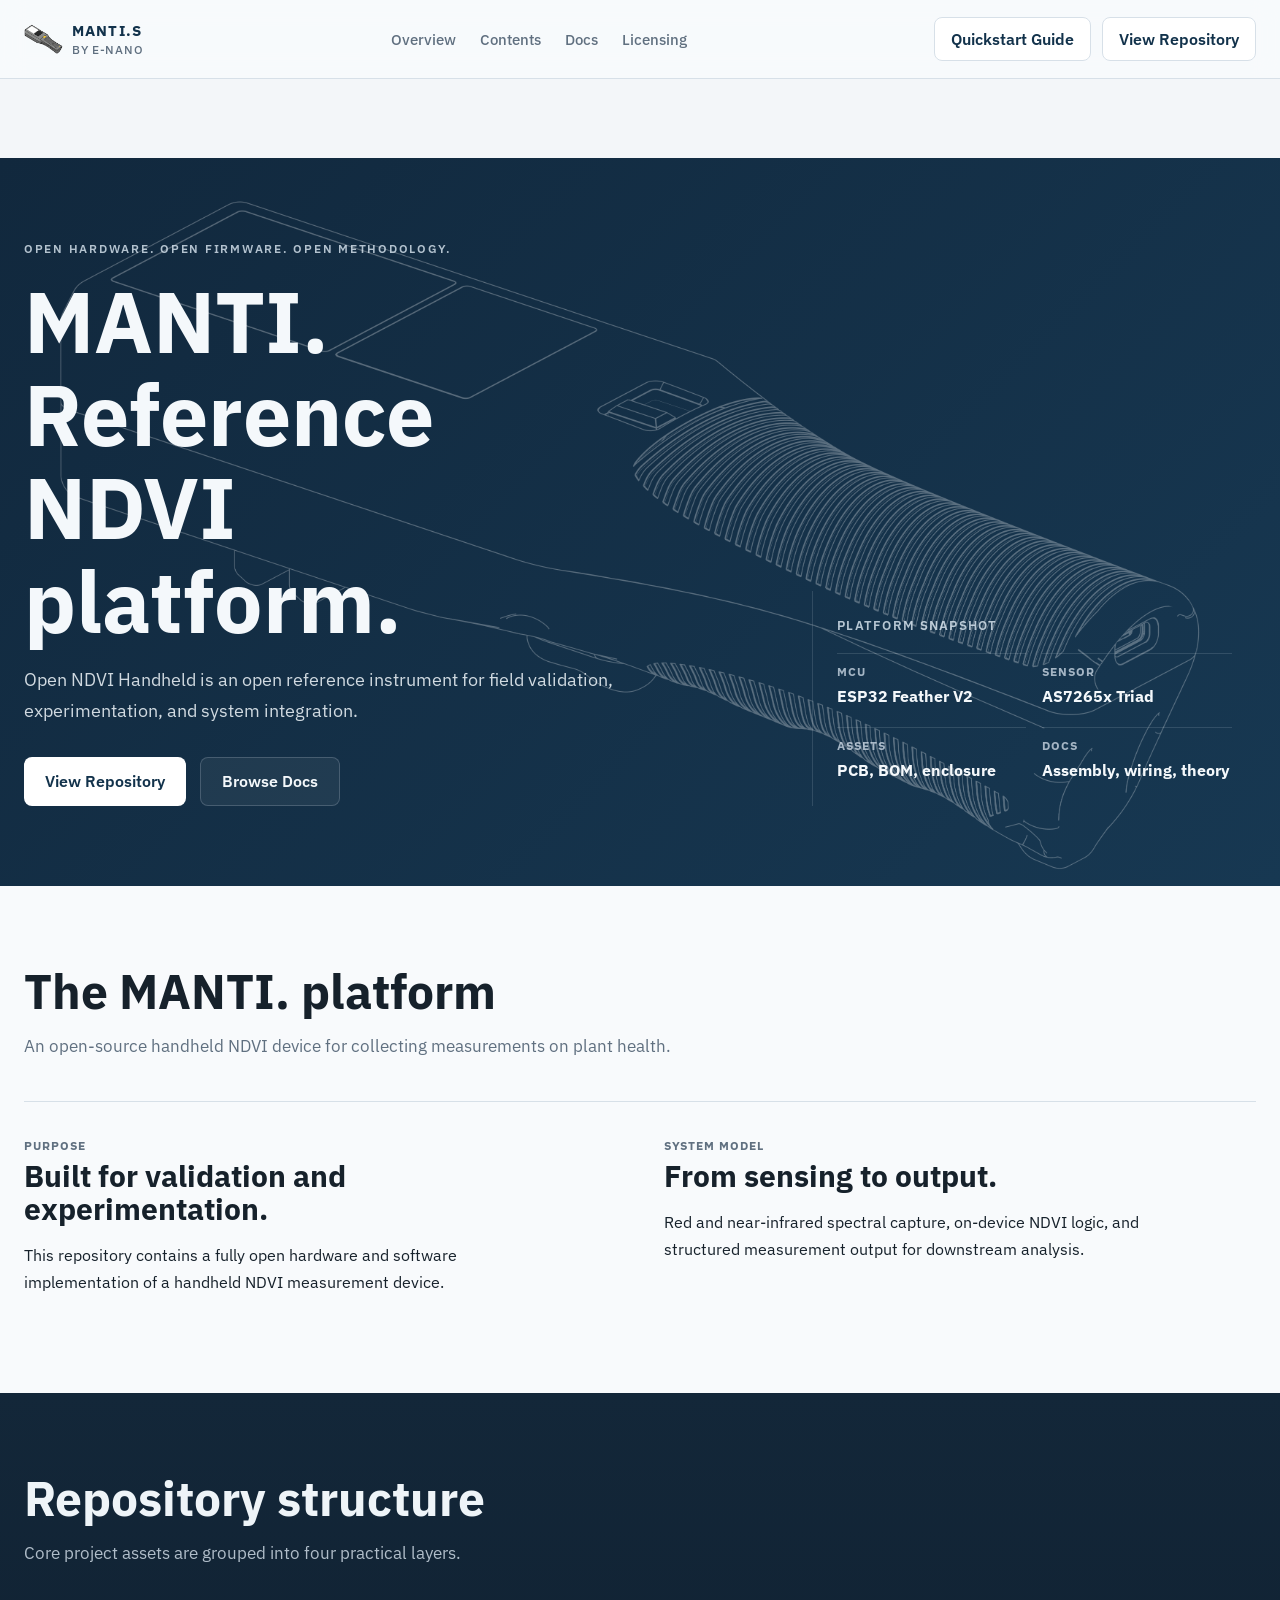
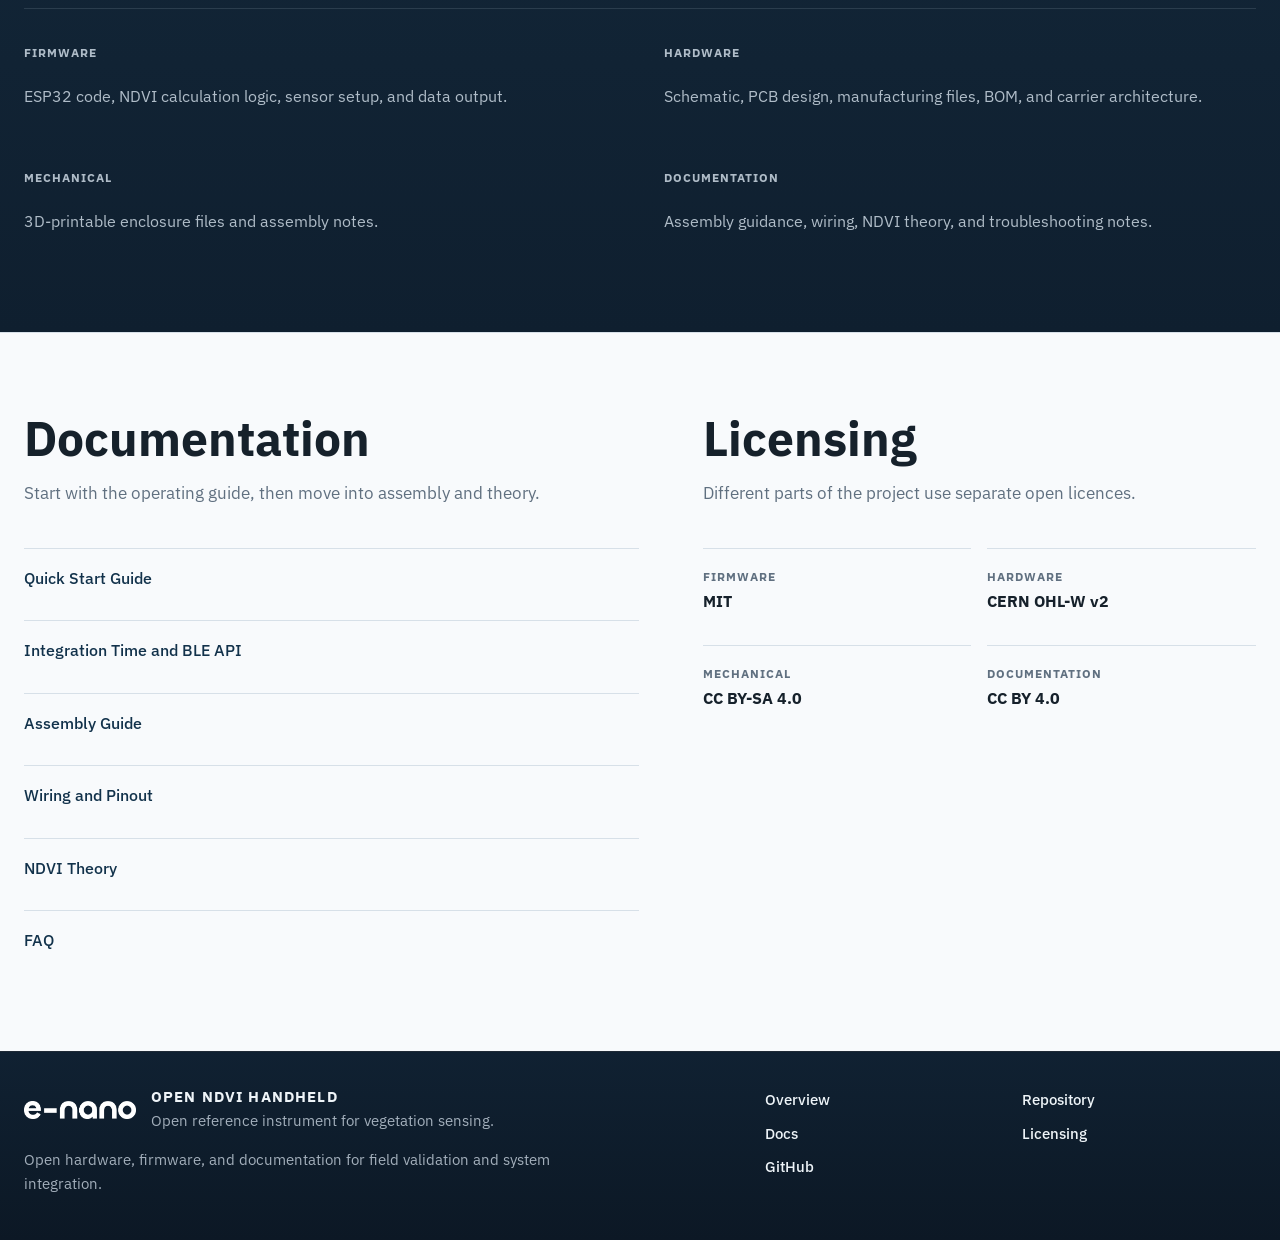
==== commit 07e777cb: "Document integration timing and BLE API" ====
--- a/index.html
+++ b/index.html
@@ -150,6 +150,7 @@
             </div>
             <ul class="link-list">
               <li><a href="./docs/quick_start_guide.html">Quick Start Guide</a></li>
+              <li><a href="./docs/integration_and_ble.html">Integration Time and BLE API</a></li>
               <li><a href="./docs/assembly_guide.html">Assembly Guide</a></li>
               <li><a href="./docs/wiring_and_pinout.html">Wiring and Pinout</a></li>
               <li><a href="./docs/ndvi_theory.html">NDVI Theory</a></li>
--- a/styles.css
+++ b/styles.css
@@ -33,6 +33,10 @@
   background: var(--bg);
 }
 
+img {
+  max-width: 100%;
+}
+
 .page {
   width: 100%;
   padding-top: var(--nav-height);
@@ -227,24 +231,24 @@
 h3 {
   margin-top: 0;
   line-height: 1.08;
-  letter-spacing: -0.03em;
+  letter-spacing: 0;
   font-family: var(--font-display);
 }
 
 h1 {
-  max-width: 10ch;
+  max-width: 11ch;
   margin-bottom: 1rem;
-  font-size: clamp(3rem, 7vw, 5.4rem);
+  font-size: 5.4rem;
 }
 
 h2 {
   margin-bottom: 0.9rem;
-  font-size: clamp(2rem, 3vw, 3rem);
+  font-size: 3rem;
 }
 
 h3 {
   margin-bottom: 0.7rem;
-  font-size: clamp(1.3rem, 2vw, 1.9rem);
+  font-size: 1.9rem;
 }
 
 p,
@@ -520,6 +524,7 @@
 
 .page-doc {
   width: min(980px, calc(100% - 2rem));
+  margin: 0 auto;
 }
 
 .site-nav a.is-active {
@@ -564,7 +569,7 @@
 .doc-hero h1 {
   max-width: 16ch;
   margin-bottom: 0.8rem;
-  font-size: clamp(2.6rem, 6vw, 4.8rem);
+  font-size: 4.8rem;
 }
 
 .doc-summary {
@@ -636,7 +641,76 @@
   font-weight: 700;
 }
 
+.doc-table-wrap {
+  margin: 1.25rem 0;
+  overflow-x: auto;
+}
+
+.doc-table {
+  width: 100%;
+  border-collapse: collapse;
+  font-size: 0.94rem;
+}
+
+.doc-table th,
+.doc-table td {
+  padding: 0.8rem;
+  border: 1px solid var(--border);
+  text-align: left;
+  vertical-align: top;
+}
+
+.doc-table th {
+  background: var(--surface-subtle);
+  color: var(--primary);
+}
+
+.doc-code {
+  max-width: 100%;
+  margin: 1.25rem 0;
+  padding: 1rem;
+  overflow-x: auto;
+  border: 1px solid var(--border);
+  border-radius: 8px;
+  background: var(--surface-subtle);
+}
+
+.doc-notice {
+  padding: 1rem 1.1rem;
+  border-left: 4px solid var(--accent);
+  background: var(--surface-subtle);
+}
+
+.doc-nav {
+  display: flex;
+  flex-wrap: wrap;
+  gap: 1rem;
+  margin-top: 1.5rem;
+}
+
+.doc-nav a {
+  color: var(--accent-strong);
+  font-weight: 600;
+}
+
 @media (max-width: 900px) {
+  h1 {
+    max-width: 13ch;
+    font-size: 4rem;
+  }
+
+  h2 {
+    font-size: 2.45rem;
+  }
+
+  h3 {
+    font-size: 1.55rem;
+  }
+
+  .doc-hero h1 {
+    font-size: 3.8rem;
+  }
+
   .hero-shell,
   .feature-columns,
   .resource-grid,
@@ -661,37 +735,178 @@
   .section-shell,
   .nav-shell,
   .footer-shell {
-    width: min(100% - 1rem, 40rem);
+    width: min(100% - 1.25rem, 40rem);
+  }
+
+  .page {
+    padding-top: 0;
   }
 
   .nav-shell {
+    display: grid;
+    grid-template-columns: auto 1fr;
     min-height: auto;
-    padding: 0.9rem 0;
-    flex-wrap: wrap;
+    padding: 0.8rem 0;
+    gap: 0.75rem;
   }
 
   .nav-actions {
-    margin-left: auto;
+    grid-column: 1 / -1;
+    width: 100%;
+    display: grid;
+    grid-template-columns: repeat(2, minmax(0, 1fr));
+    gap: 0.55rem;
+  }
+
+  .nav-cta {
+    min-height: 2.55rem;
+    padding: 0 0.65rem;
+    font-size: 0.88rem;
+    text-align: center;
+  }
+
+  .nav-shell > .nav-cta {
+    grid-column: 1 / -1;
+    width: 100%;
   }
 
   .site-nav {
-    order: 3;
+    display: grid;
+    grid-template-columns: repeat(4, minmax(0, 1fr));
     width: 100%;
-    justify-content: space-between;
-    gap: 0.75rem;
+    gap: 0.25rem;
+    align-self: center;
+  }
+
+  .site-nav a {
+    min-height: 2.15rem;
+    display: inline-flex;
+    align-items: center;
+    justify-content: center;
+    padding: 0 0.2rem;
+    border-radius: 8px;
+    font-size: 0.83rem;
+    text-align: center;
   }
 
   .brand-mark {
-    flex: 1 1 auto;
+    width: fit-content;
+    align-self: center;
   }
 
   .brand-device {
     height: 1.75rem;
   }
 
+  h1 {
+    max-width: 100%;
+    font-size: 2.85rem;
+  }
+
+  h2 {
+    font-size: 2.15rem;
+  }
+
+  h3 {
+    font-size: 1.38rem;
+  }
+
+  p,
+  li {
+    font-size: 0.97rem;
+    line-height: 1.65;
+  }
+
+  .hero::after {
+    background-position: center top;
+    opacity: 0.18;
+  }
+
   .hero-shell,
   .section-shell {
-    padding: 3.5rem 0;
+    padding: 3rem 0;
+  }
+
+  .hero-shell {
+    gap: 2rem;
+    padding-top: 3.4rem;
+    padding-bottom: 3.1rem;
+  }
+
+  .lede,
+  .group-summary {
+    font-size: 1rem;
+  }
+
+  .actions {
+    display: grid;
+    grid-template-columns: 1fr;
+    gap: 0.65rem;
+  }
+
+  .button {
+    width: 100%;
+    min-height: 2.85rem;
+  }
+
+  .section-heading {
+    margin-bottom: 1.8rem;
+  }
+
+  .feature-columns,
+  .resource-grid {
+    gap: 1.6rem;
+    padding-top: 1.5rem;
+  }
+
+  .page-doc {
+    width: min(100% - 1.25rem, 40rem);
+  }
+
+  .doc-hero {
+    padding: 2.1rem 1.25rem;
+  }
+
+  .doc-hero h1 {
+    max-width: 100%;
+    font-size: 2.55rem;
+  }
+
+  .doc-summary {
+    font-size: 1rem;
+    line-height: 1.58;
+  }
+
+  .doc-meta {
+    gap: 0.45rem;
+    margin-top: 1.1rem;
+  }
+
+  .meta-pill {
+    min-height: 2rem;
+    padding: 0.3rem 0.7rem;
+    font-size: 0.82rem;
+  }
+
+  .doc-panel {
+    padding: 1.45rem 1.2rem;
+  }
+
+  .doc-panel h2 + h2,
+  .doc-panel p + h2 {
+    margin-top: 1.4rem;
+  }
+
+  .doc-nav {
+    display: grid;
+    grid-template-columns: 1fr;
+    gap: 0.55rem;
+  }
+
+  .doc-nav a {
+    display: flex;
+    align-items: center;
+    min-height: 2.7rem;
   }
 
   .license-grid,
@@ -702,9 +917,75 @@
 
   .quickstart-gallery {
     grid-template-columns: 1fr;
+    gap: 0.75rem;
+  }
+
+  .quickstart-gallery img {
+    width: min(100%, 190px);
   }
 
   .footer-shell {
     padding: 1.8rem 0 2.2rem;
   }
 }
+
+@media (max-width: 420px) {
+  .section-shell,
+  .nav-shell,
+  .footer-shell {
+    width: min(100% - 1rem, 40rem);
+  }
+
+  .brand-device {
+    height: 1.55rem;
+  }
+
+  .brand-copy strong {
+    font-size: 0.84rem;
+  }
+
+  .brand-copy span {
+    font-size: 0.68rem;
+  }
+
+  .site-nav a {
+    font-size: 0.78rem;
+  }
+
+  .nav-cta {
+    font-size: 0.82rem;
+  }
+
+  .nav-shell {
+    gap: 0.6rem;
+  }
+
+  h1 {
+    font-size: 2.45rem;
+  }
+
+  h2 {
+    font-size: 1.9rem;
+  }
+
+  .hero-shell,
+  .section-shell {
+    padding: 2.5rem 0;
+  }
+
+  .doc-hero {
+    padding: 1.75rem 1rem;
+  }
+
+  .doc-hero h1 {
+    font-size: 2.2rem;
+  }
+
+  .doc-panel {
+    padding: 1.2rem 1rem;
+  }
+
+  .quickstart-gallery img {
+    width: min(100%, 170px);
+  }
+}
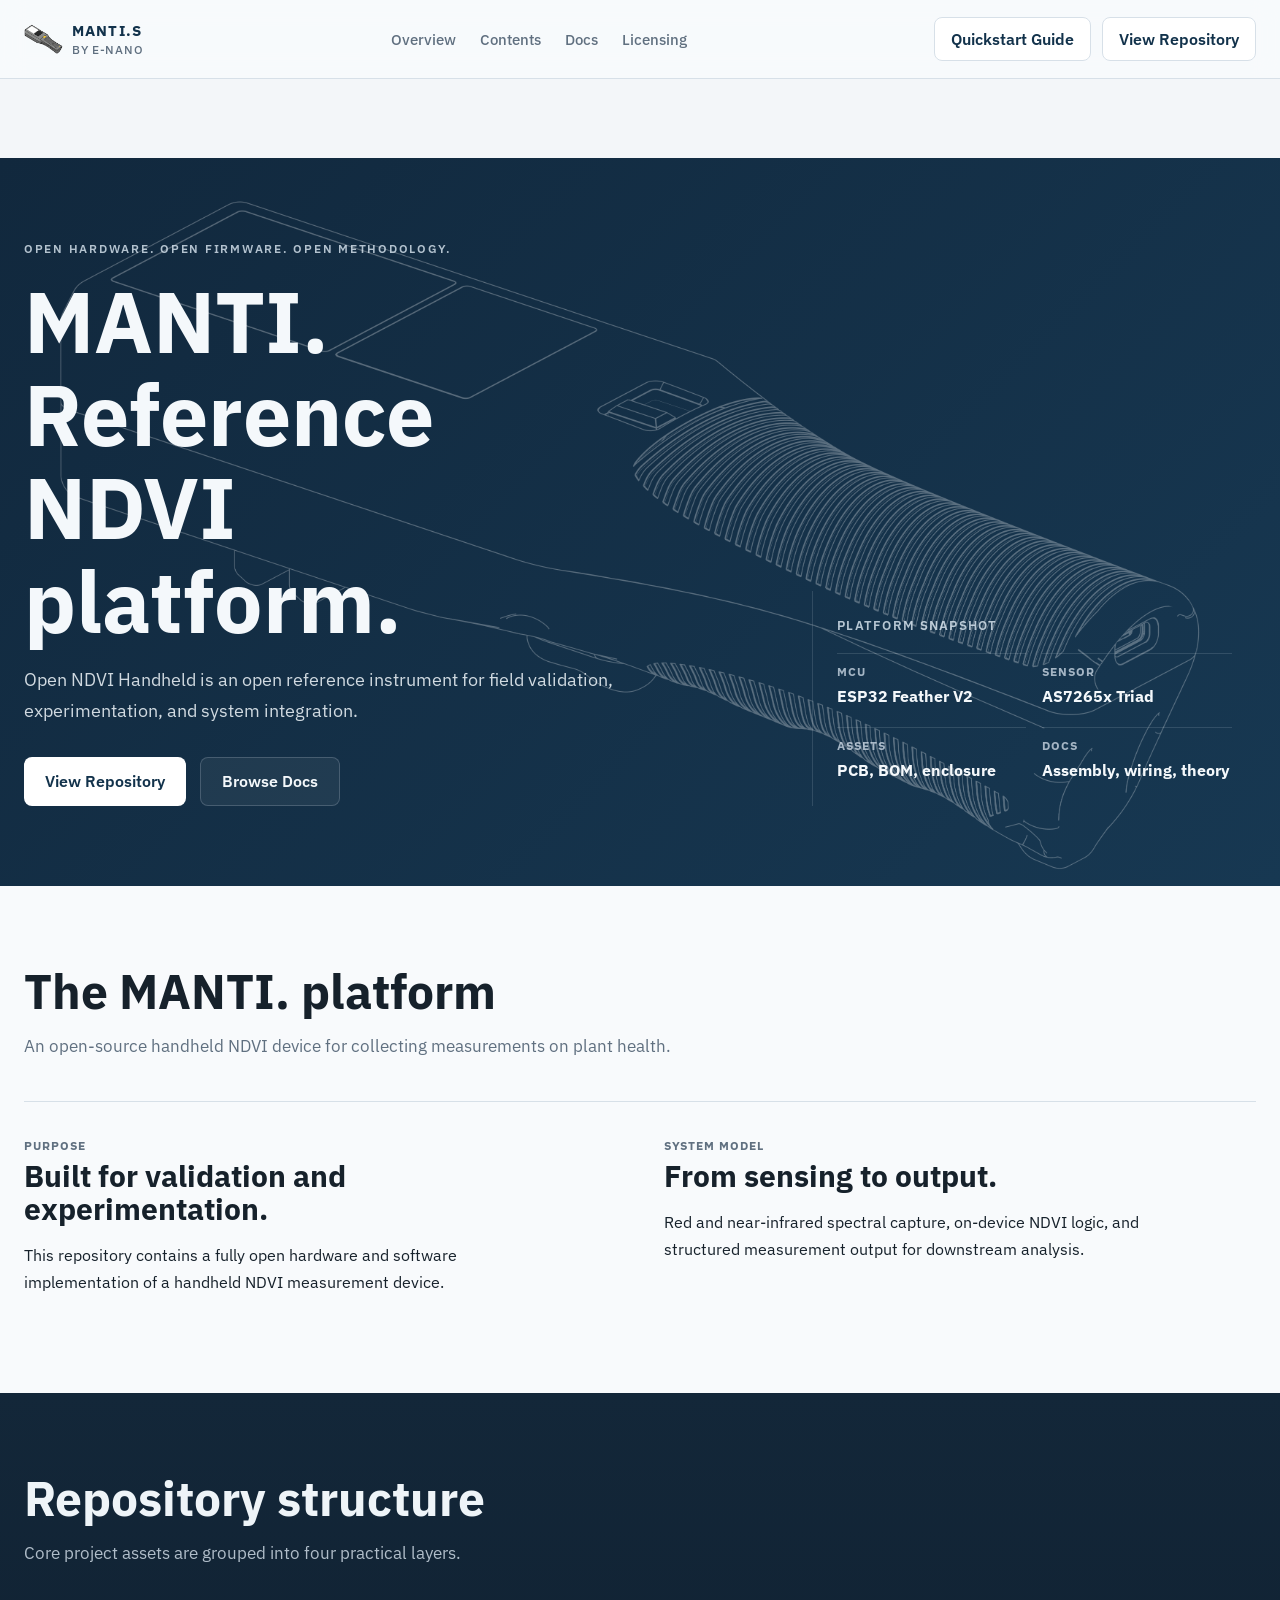
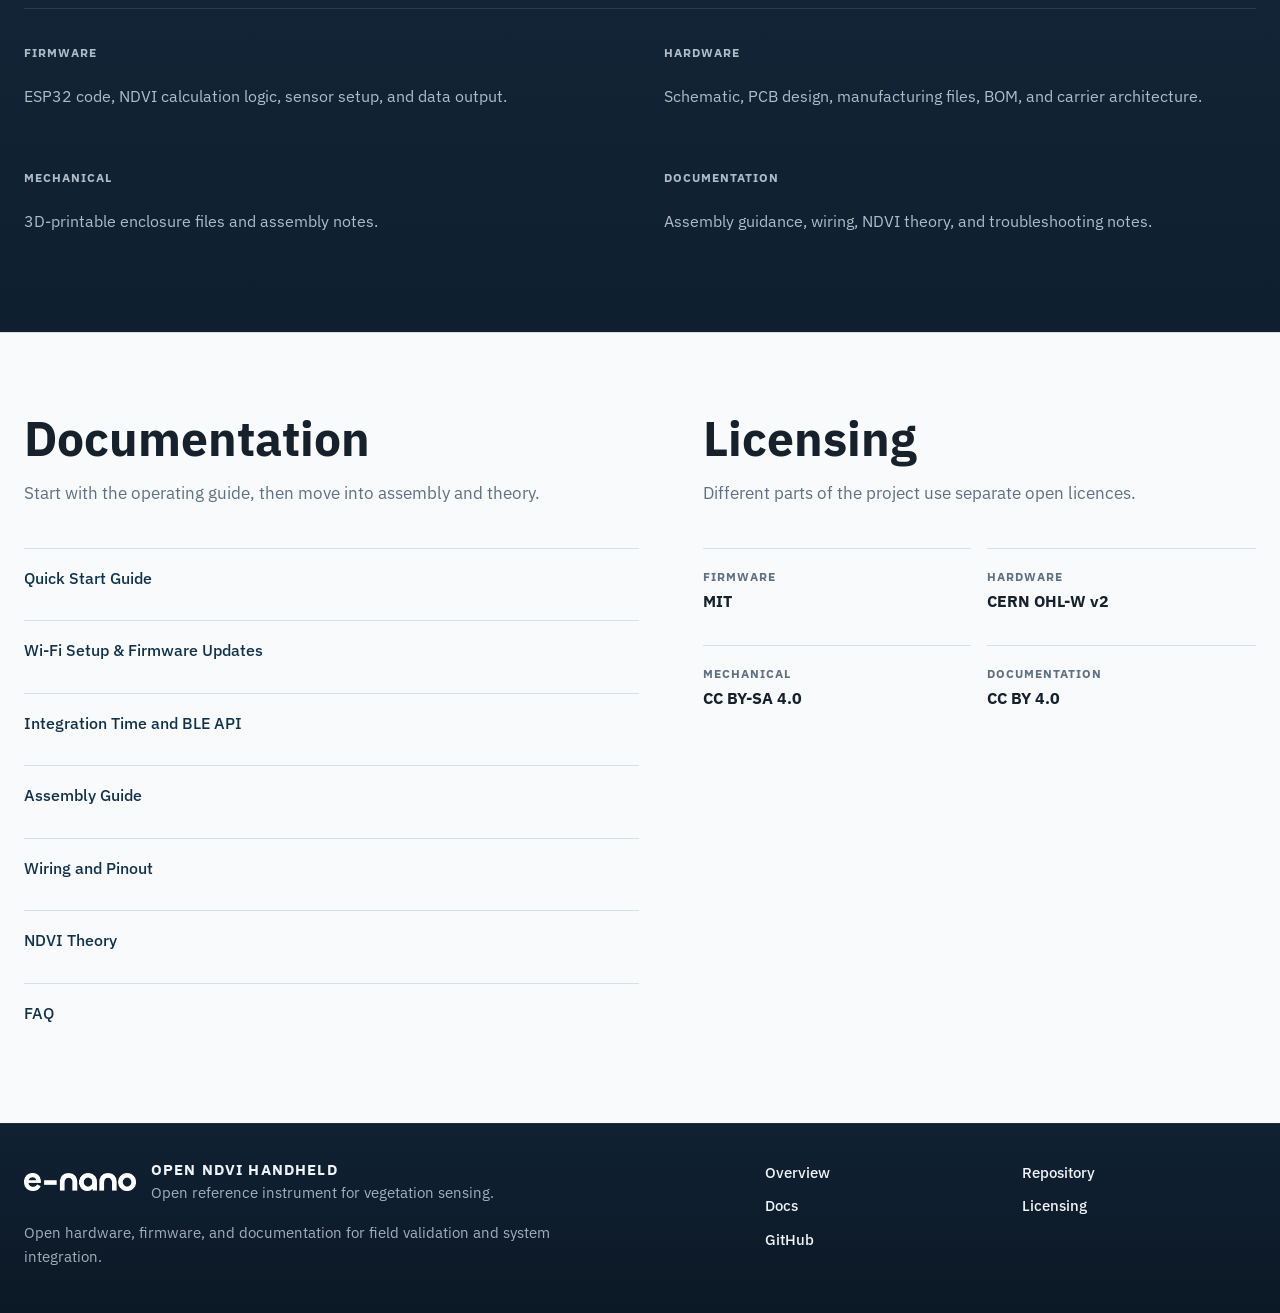
==== commit 39342b41: "Add manual OTA updates and simplify setup Wi-Fi access" ====
--- a/index.html
+++ b/index.html
@@ -150,6 +150,7 @@
             </div>
             <ul class="link-list">
               <li><a href="./docs/quick_start_guide.html">Quick Start Guide</a></li>
+              <li><a href="./docs/quick_start_guide.html#wifi-updates">Wi-Fi Setup &amp; Firmware Updates</a></li>
               <li><a href="./docs/integration_and_ble.html">Integration Time and BLE API</a></li>
               <li><a href="./docs/assembly_guide.html">Assembly Guide</a></li>
               <li><a href="./docs/wiring_and_pinout.html">Wiring and Pinout</a></li>
